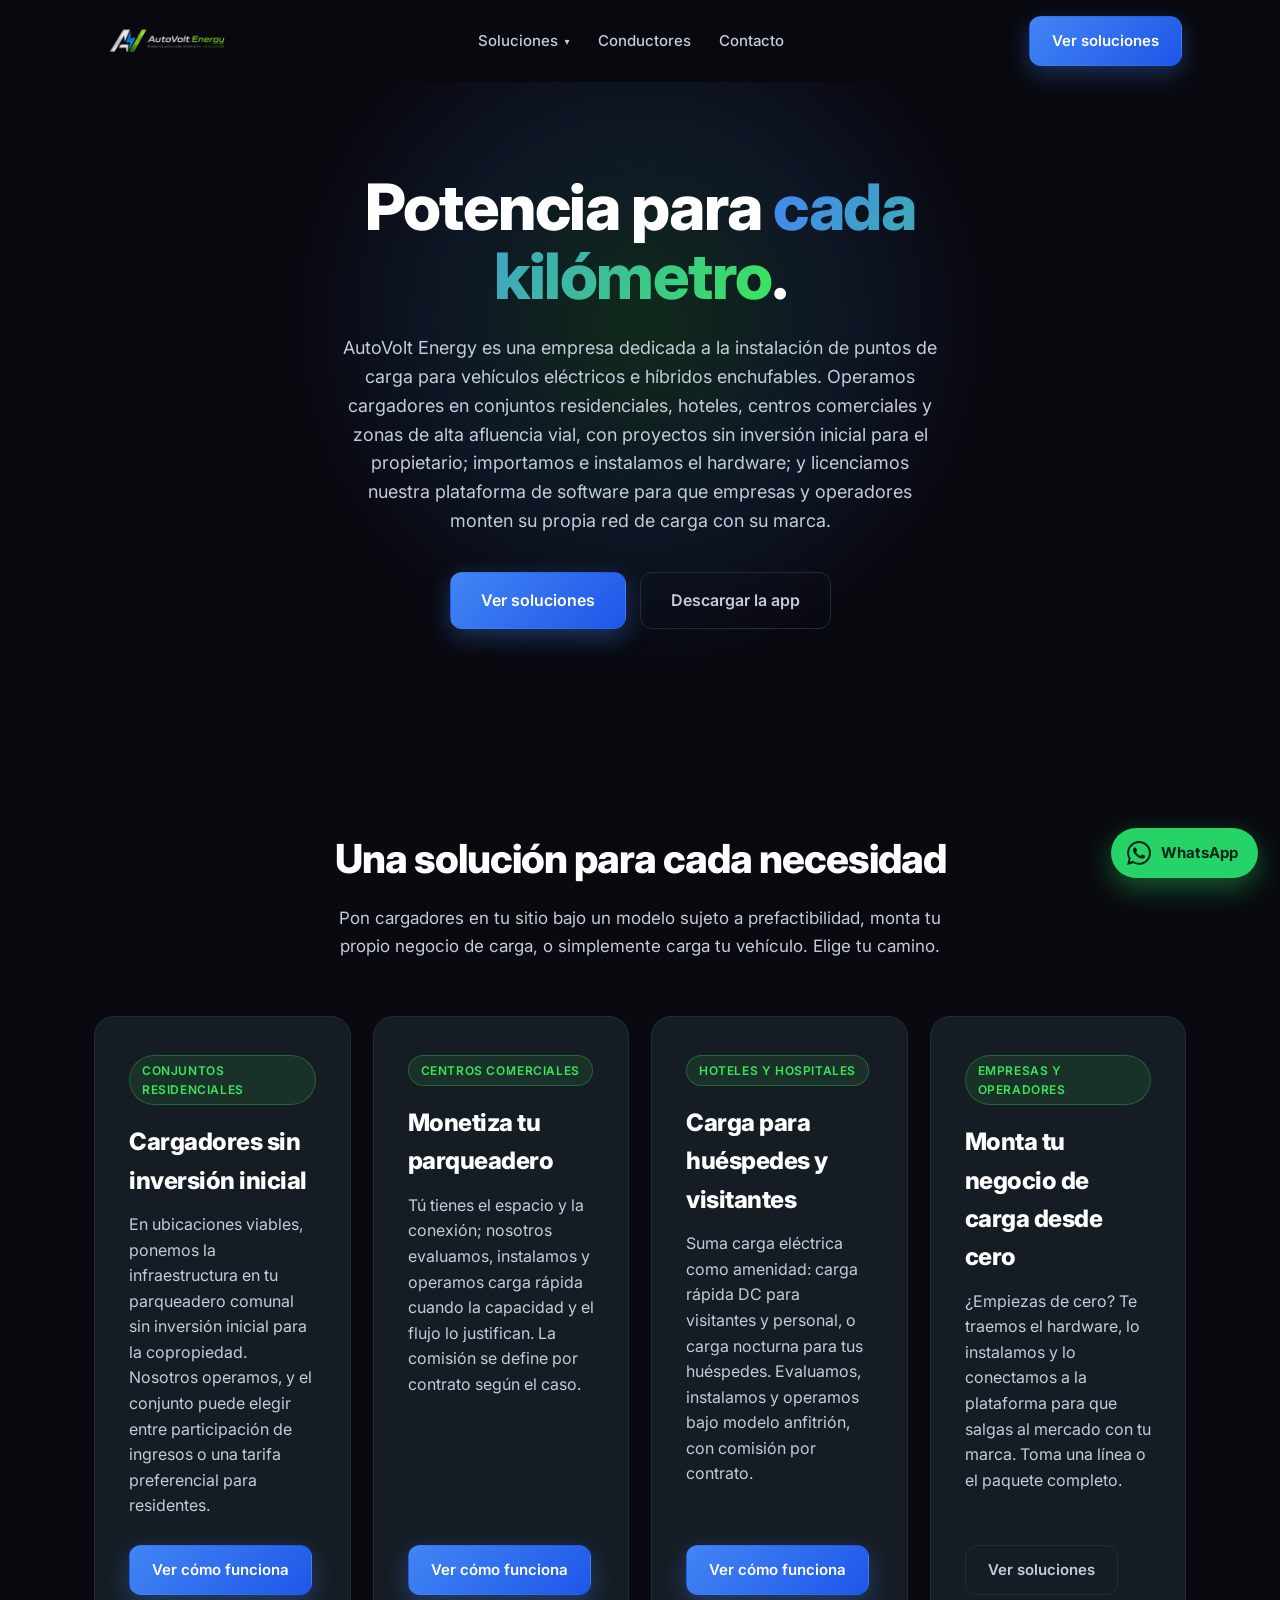
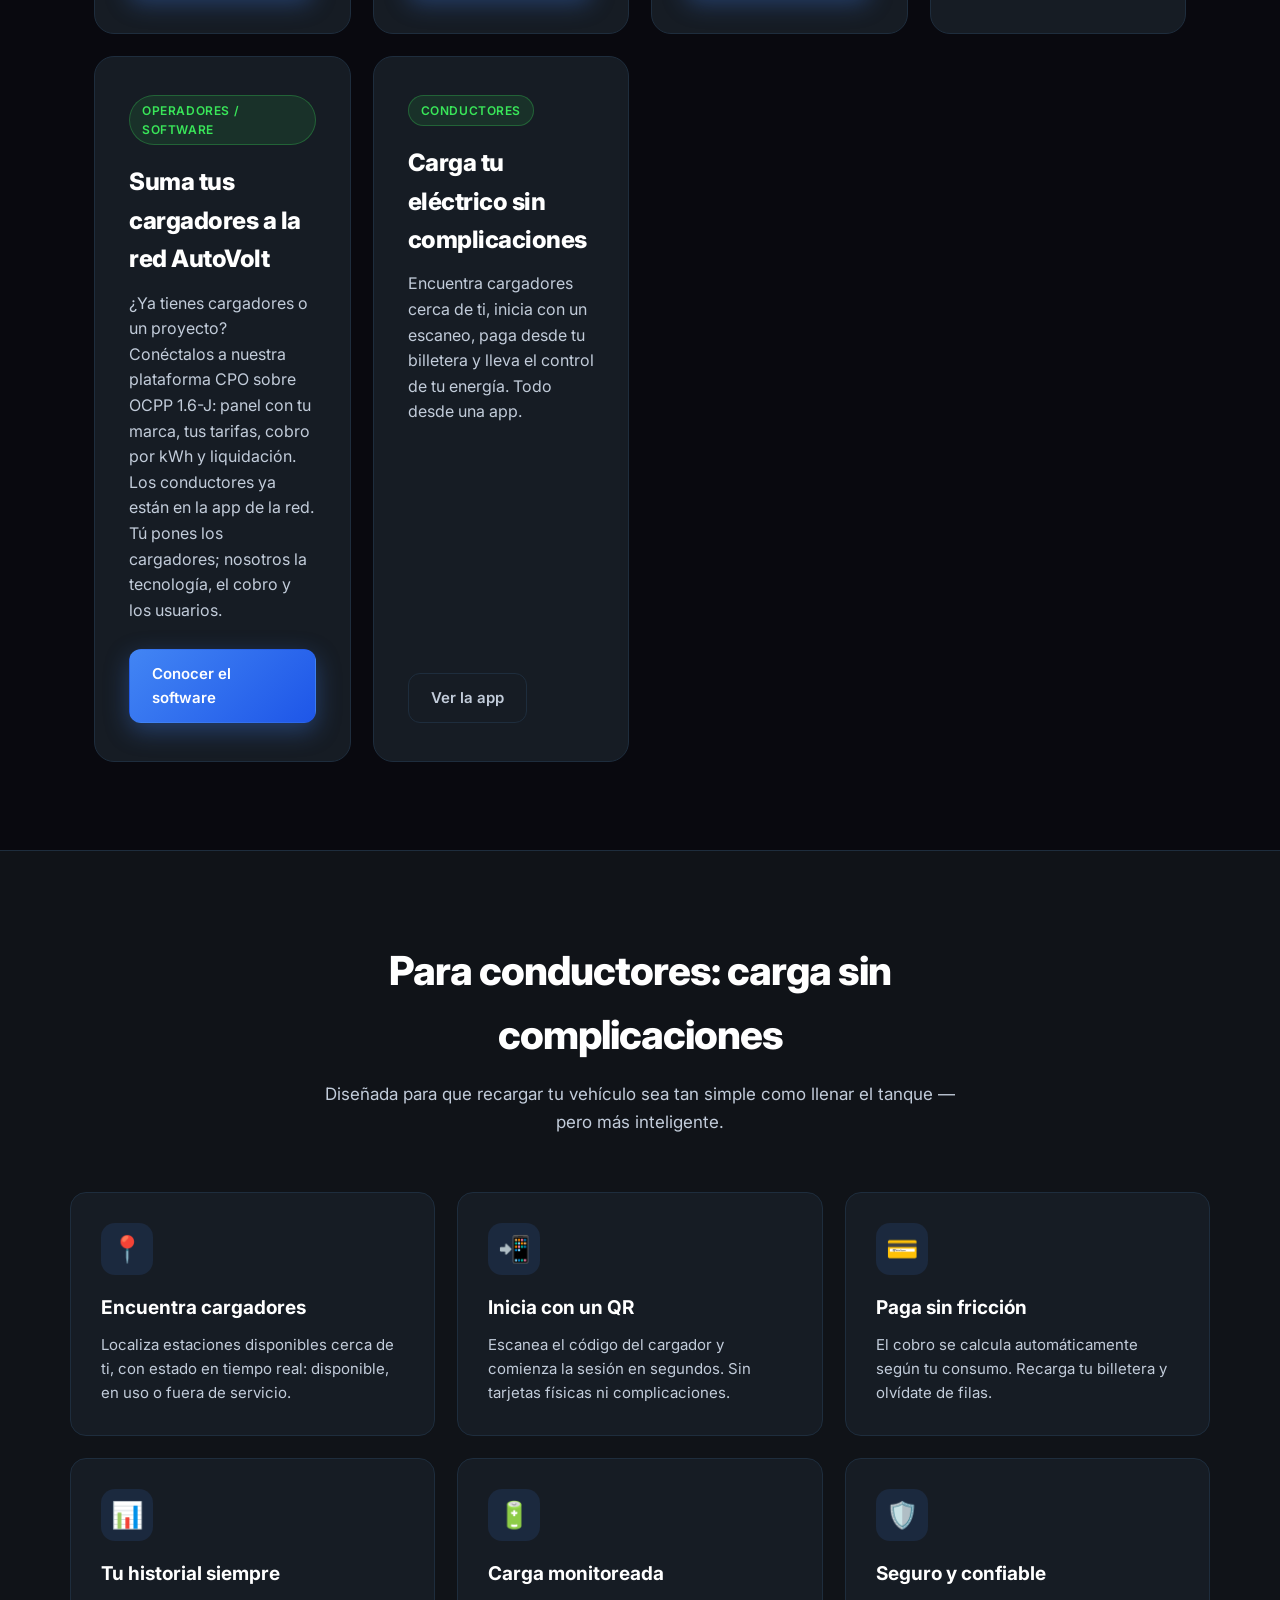
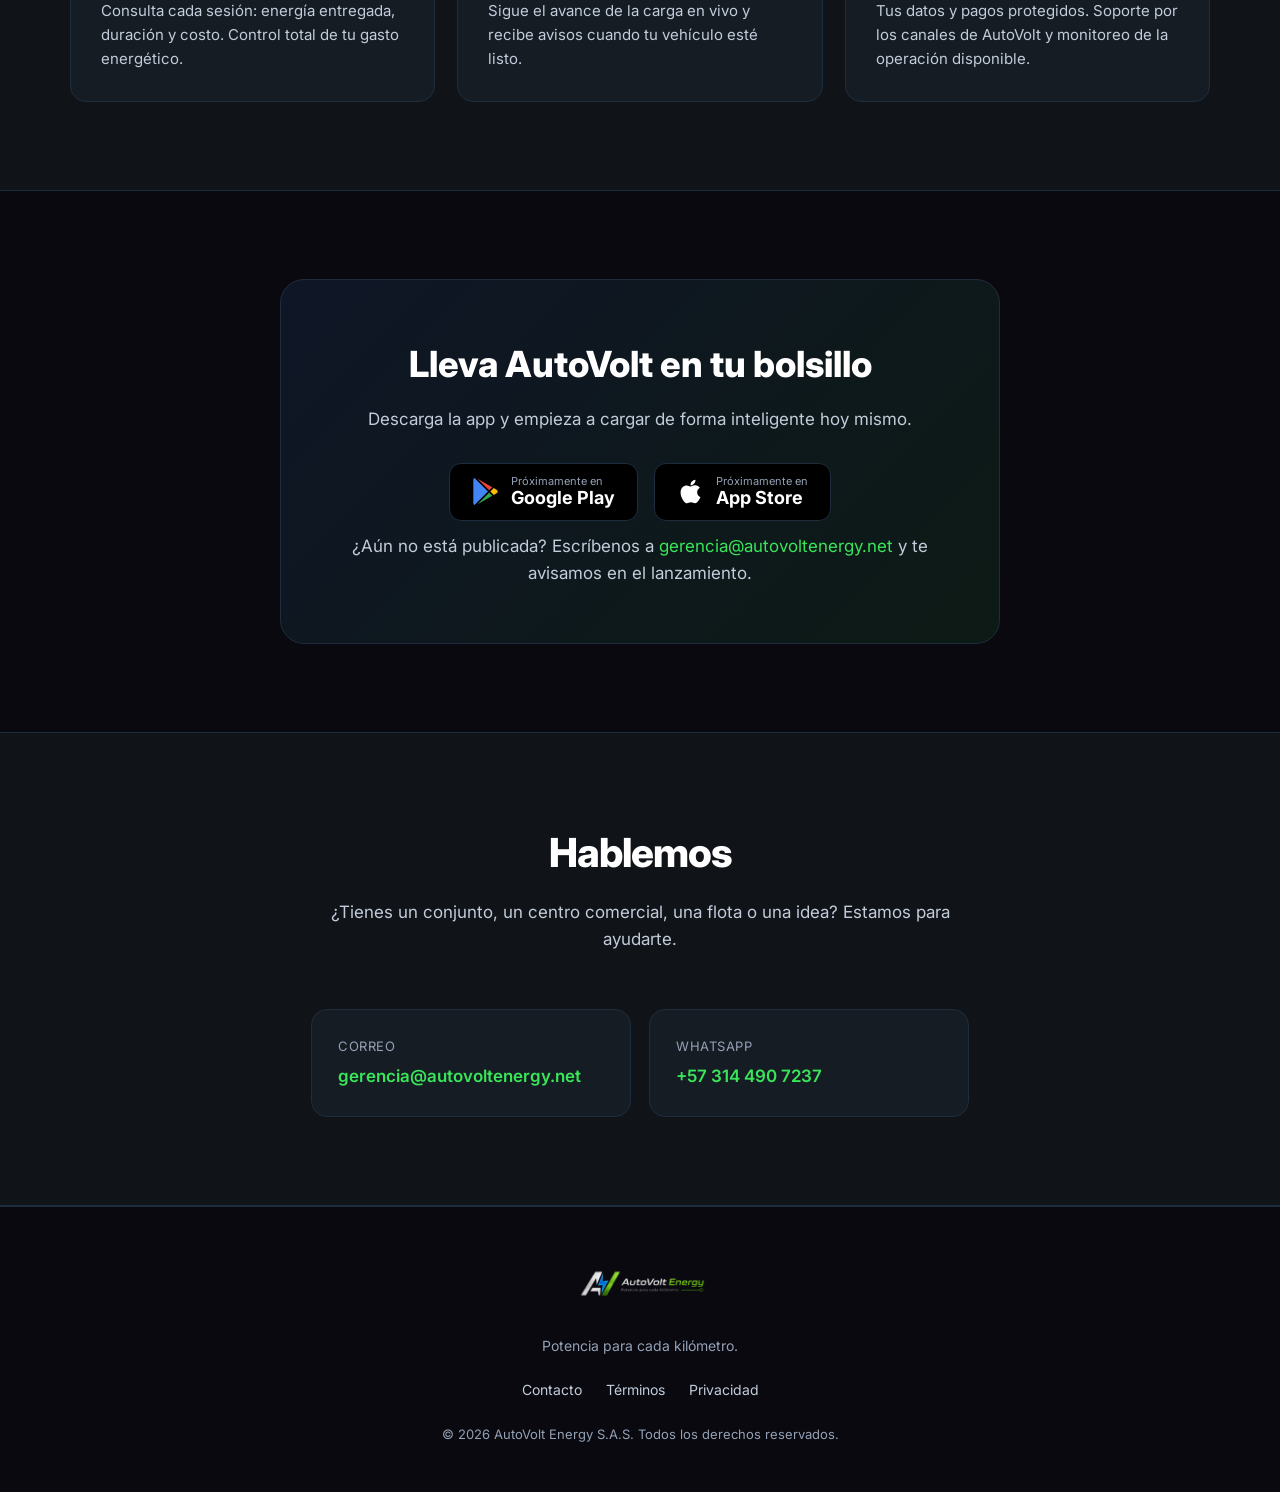
==== index.html @ 44e56c45 "Aclara modelo operadores (dos puertas) y unifica potencias de carga - "Dos puertas, un cliente": Emp" ====
<!DOCTYPE html>
<html lang="es">
<head>
  <meta charset="UTF-8" />
  <meta name="viewport" content="width=device-width, initial-scale=1.0" />
  <title>AutoVolt Energy — Software para electrolineras y carga de vehículos eléctricos en Colombia</title>
  <meta name="description" content="AutoVolt Energy: operador de carga (CPO) y software para electrolineras en Colombia. Plataforma multioperador, importación e instalación de cargadores EV, y app para conductores. Potencia para cada kilómetro." />
  <link rel="canonical" href="https://www.autovoltenergy.net/" />

  <!-- Open Graph / redes sociales -->
  <meta property="og:title" content="AutoVolt Energy — Software para electrolineras en Colombia" />
  <meta property="og:description" content="Plataforma CPO, importación e instalación de cargadores y app para conductores. Para negocios y conductores." />
  <meta property="og:type" content="website" />
  <meta property="og:url" content="https://www.autovoltenergy.net/" />
  <meta property="og:image" content="https://www.autovoltenergy.net/assets/logo_4k.png" />
  <meta name="twitter:card" content="summary_large_image" />

  <link rel="icon" type="image/png" href="assets/mark.png" />
  <link rel="preconnect" href="https://fonts.googleapis.com" />
  <link rel="preconnect" href="https://fonts.gstatic.com" crossorigin />
  <link href="https://fonts.googleapis.com/css2?family=Inter:wght@400;500;600;700;800&display=swap" rel="stylesheet" />
  <link rel="stylesheet" href="styles.css" />

  <script type="application/ld+json">
  {
    "@context": "https://schema.org",
    "@type": "Organization",
    "name": "AutoVolt Energy S.A.S",
    "alternateName": "AutoVolt Energy",
    "url": "https://www.autovoltenergy.net/",
    "logo": "https://www.autovoltenergy.net/assets/logo_4k.png",
    "slogan": "Potencia para cada kilómetro.",
    "description": "Operador de carga (CPO) y proveedor de software para electrolineras en Colombia: plataforma multioperador, importación e instalación de cargadores para vehículos eléctricos y app para conductores.",
    "email": "gerencia@autovoltenergy.net",
    "telephone": "+57-314-490-7237",
    "areaServed": { "@type": "Country", "name": "Colombia" },
    "address": {
      "@type": "PostalAddress",
      "addressLocality": "Bogotá",
      "addressCountry": "CO"
    },
    "contactPoint": {
      "@type": "ContactPoint",
      "telephone": "+57-314-490-7237",
      "email": "gerencia@autovoltenergy.net",
      "contactType": "sales",
      "availableLanguage": ["es"]
    }
  }
  </script>
</head>
<body>

  <!-- ── Header ─────────────────────────────────────────────────────── -->
  <header class="nav">
    <a href="#inicio" class="nav__brand">
      <img src="assets/logo.png" alt="AutoVolt Energy" />
    </a>
    <nav class="nav__links">
      <div class="nav__dropdown">
        <button type="button" class="nav__dropbtn" aria-haspopup="true">Soluciones <span class="caret">▾</span></button>
        <div class="nav__menu">
          <a href="cargadores-conjuntos-residenciales.html">Conjuntos residenciales</a>
          <a href="cargadores-centros-comerciales.html">Centros comerciales y zonas de alta afluencia vial</a>
          <a href="cargadores-hoteles-hospitales.html">Hoteles y hospitales</a>
          <a href="soluciones-para-empresas.html">Empresas y operadores</a>
          <a href="software-para-electrolineras.html">Software para electrolineras</a>
        </div>
      </div>
      <a href="#conductores">Conductores</a>
      <a href="#contacto">Contacto</a>
    </nav>
    <a href="#soluciones" class="btn btn--primary nav__cta">Ver soluciones</a>
  </header>

  <main>
    <!-- ── Hero ─────────────────────────────────────────────────────── -->
    <section id="inicio" class="hero">
      <div class="hero__glow"></div>
      <div class="hero__content">
        <h1>Potencia para <span class="grad">cada kilómetro</span>.</h1>
        <p class="hero__sub">
          AutoVolt Energy es una empresa dedicada a la instalación de puntos de carga para
          vehículos eléctricos e híbridos enchufables. Operamos cargadores en conjuntos
          residenciales, hoteles, centros comerciales y zonas de alta afluencia vial, con
          proyectos sin inversión inicial para el propietario; importamos e instalamos el
          hardware; y licenciamos nuestra plataforma de software para que empresas y operadores
          monten su propia red de carga con su marca.
        </p>
        <div class="hero__actions">
          <a href="#soluciones" class="btn btn--primary btn--lg">Ver soluciones</a>
          <a href="#descargar" class="btn btn--ghost btn--lg">Descargar la app</a>
        </div>
      </div>
    </section>

    <!-- ── Soluciones (hub) ─────────────────────────────────────────── -->
    <section id="soluciones" class="section">
      <div class="section__head">
        <h2>Una solución para cada necesidad</h2>
        <p>Pon cargadores en tu sitio bajo un modelo sujeto a prefactibilidad, monta tu propio negocio de carga, o simplemente carga tu vehículo. Elige tu camino.</p>
      </div>
      <div class="audience">
        <article class="audience__card">
          <span class="audience__tag">Conjuntos residenciales</span>
          <h3>Cargadores sin inversión inicial</h3>
          <p>En ubicaciones viables, ponemos la infraestructura en tu parqueadero comunal sin inversión inicial para la copropiedad. Nosotros operamos, y el conjunto puede elegir entre participación de ingresos o una tarifa preferencial para residentes.</p>
          <a href="cargadores-conjuntos-residenciales.html" class="btn btn--primary">Ver cómo funciona</a>
        </article>
        <article class="audience__card">
          <span class="audience__tag">Centros comerciales</span>
          <h3>Monetiza tu parqueadero</h3>
          <p>Tú tienes el espacio y la conexión; nosotros evaluamos, instalamos y operamos carga rápida cuando la capacidad y el flujo lo justifican. La comisión se define por contrato según el caso.</p>
          <a href="cargadores-centros-comerciales.html" class="btn btn--primary">Ver cómo funciona</a>
        </article>
        <article class="audience__card">
          <span class="audience__tag">Hoteles y hospitales</span>
          <h3>Carga para huéspedes y visitantes</h3>
          <p>Suma carga eléctrica como amenidad: carga rápida DC para visitantes y personal, o carga nocturna para tus huéspedes. Evaluamos, instalamos y operamos bajo modelo anfitrión, con comisión por contrato.</p>
          <a href="cargadores-hoteles-hospitales.html" class="btn btn--primary">Ver cómo funciona</a>
        </article>
        <article class="audience__card">
          <span class="audience__tag">Empresas y operadores</span>
          <h3>Monta tu negocio de carga desde cero</h3>
          <p>¿Empiezas de cero? Te traemos el hardware, lo instalamos y lo conectamos a la plataforma para que salgas al mercado con tu marca. Toma una línea o el paquete completo.</p>
          <a href="soluciones-para-empresas.html" class="btn btn--ghost">Ver soluciones</a>
        </article>
        <article class="audience__card">
          <span class="audience__tag">Operadores / Software</span>
          <h3>Suma tus cargadores a la red AutoVolt</h3>
          <p>¿Ya tienes cargadores o un proyecto? Conéctalos a nuestra plataforma CPO sobre OCPP 1.6-J: panel con tu marca, tus tarifas, cobro por kWh y liquidación. Los conductores ya están en la app de la red. Tú pones los cargadores; nosotros la tecnología, el cobro y los usuarios.</p>
          <a href="software-para-electrolineras.html" class="btn btn--primary">Conocer el software</a>
        </article>
        <article class="audience__card">
          <span class="audience__tag">Conductores</span>
          <h3>Carga tu eléctrico sin complicaciones</h3>
          <p>Encuentra cargadores cerca de ti, inicia con un escaneo, paga desde tu billetera y lleva el control de tu energía. Todo desde una app.</p>
          <a href="#conductores" class="btn btn--ghost">Ver la app</a>
        </article>
      </div>
    </section>

    <!-- ── Conductores: la app ──────────────────────────────────────── -->
    <section id="conductores" class="section section--alt">
      <div class="section__head">
        <h2>Para conductores: carga sin complicaciones</h2>
        <p>Diseñada para que recargar tu vehículo sea tan simple como llenar el tanque — pero más inteligente.</p>
      </div>
      <div class="grid grid--3">
        <article class="card">
          <div class="card__icon">📍</div>
          <h3>Encuentra cargadores</h3>
          <p>Localiza estaciones disponibles cerca de ti, con estado en tiempo real: disponible, en uso o fuera de servicio.</p>
        </article>
        <article class="card">
          <div class="card__icon">📲</div>
          <h3>Inicia con un QR</h3>
          <p>Escanea el código del cargador y comienza la sesión en segundos. Sin tarjetas físicas ni complicaciones.</p>
        </article>
        <article class="card">
          <div class="card__icon">💳</div>
          <h3>Paga sin fricción</h3>
          <p>El cobro se calcula automáticamente según tu consumo. Recarga tu billetera y olvídate de filas.</p>
        </article>
        <article class="card">
          <div class="card__icon">📊</div>
          <h3>Tu historial siempre</h3>
          <p>Consulta cada sesión: energía entregada, duración y costo. Control total de tu gasto energético.</p>
        </article>
        <article class="card">
          <div class="card__icon">🔋</div>
          <h3>Carga monitoreada</h3>
          <p>Sigue el avance de la carga en vivo y recibe avisos cuando tu vehículo esté listo.</p>
        </article>
        <article class="card">
          <div class="card__icon">🛡️</div>
          <h3>Seguro y confiable</h3>
          <p>Tus datos y pagos protegidos. Soporte por los canales de AutoVolt y monitoreo de la operación disponible.</p>
        </article>
      </div>
    </section>

    <!-- ── Descargar app ────────────────────────────────────────────── -->
    <section id="descargar" class="section download">
      <div class="download__inner">
        <h2>Lleva AutoVolt en tu bolsillo</h2>
        <p>Descarga la app y empieza a cargar de forma inteligente hoy mismo.</p>
        <div class="download__badges">
          <span class="store store--disabled" aria-label="Próximamente en Google Play" role="img">
            <svg class="store__icon" viewBox="0 0 512 512" aria-hidden="true">
              <path fill="#EA4335" d="M325.3 234.3 104.6 13l280.8 161.2-60.1 60.1z"/>
              <path fill="#4285F4" d="M47 0C34 6.8 25.3 19.2 25.3 35.3v441.3c0 16.1 8.7 28.5 21.7 35.3l256.6-256z"/>
              <path fill="#FBBC04" d="M472.2 225.6l-58.9-34.1-65.7 64.5 65.7 64.5 60.1-34.1c18-14.3 18-46.5-1.2-60.8z"/>
              <path fill="#34A853" d="M104.6 499l280.8-161.2-60.1-60.1z"/>
            </svg>
            <span class="store__text">
              <span class="store__small">Próximamente en</span>
              <span class="store__big">Google Play</span>
            </span>
          </span>
          <span class="store store--disabled" aria-label="Próximamente en App Store" role="img">
            <svg class="store__icon" viewBox="0 0 384 512" aria-hidden="true">
              <path fill="#FFFFFF" d="M318.7 268.7c-.2-36.7 16.4-64.4 50-84.8-18.8-26.9-47.2-41.7-84.7-44.6-35.5-2.8-74.3 20.7-88.5 20.7-15 0-49.4-19.7-76.4-19.7C63.3 141.2 4 184.8 4 273.5q0 39.3 14.4 81.2c12.8 36.7 59 126.7 107.2 125.2 25.2-.6 43-17.9 75.8-17.9 31.8 0 48.3 17.9 76.4 17.9 48.6-.7 90.4-82.5 102.6-119.3-65.2-30.7-61.7-90-61.7-91.9zm-56.6-164.2c27.3-32.4 24.8-61.9 24-72.5-24.1 1.4-52 16.4-67.9 34.9-17.5 19.8-27.8 44.3-25.6 71.9 26.1 2 49.9-11.4 69.5-34.3z"/>
            </svg>
            <span class="store__text">
              <span class="store__small">Próximamente en</span>
              <span class="store__big">App Store</span>
            </span>
          </span>
        </div>
        <p class="download__note">¿Aún no está publicada? Escríbenos a <a href="mailto:gerencia@autovoltenergy.net">gerencia@autovoltenergy.net</a> y te avisamos en el lanzamiento.</p>
      </div>
    </section>

    <!-- ── Contacto ─────────────────────────────────────────────────── -->
    <section id="contacto" class="section section--alt">
      <div class="section__head">
        <h2>Hablemos</h2>
        <p>¿Tienes un conjunto, un centro comercial, una flota o una idea? Estamos para ayudarte.</p>
      </div>
      <div class="contact">
        <a class="contact__card" href="mailto:gerencia@autovoltenergy.net">
          <span class="contact__label">Correo</span>
          <span class="contact__value">gerencia@autovoltenergy.net</span>
        </a>
        <a class="contact__card" href="https://wa.me/573144907237?text=Hola%2C%20quiero%20informaci%C3%B3n%20sobre%20AutoVolt%20Energy" target="_blank" rel="noopener">
          <span class="contact__label">WhatsApp</span>
          <span class="contact__value">+57 314 490 7237</span>
        </a>
      </div>
    </section>
  </main>

  <!-- ── Footer ─────────────────────────────────────────────────────── -->
  <footer class="footer">
    <div class="footer__inner">
      <img src="assets/logo.png" alt="AutoVolt Energy" class="footer__logo" />
      <p class="footer__tag">Potencia para cada kilómetro.</p>
      <nav class="footer__links">
        <a href="#contacto">Contacto</a>
        <a href="terminos.html">Términos</a>
        <a href="privacidad.html">Privacidad</a>
      </nav>
      <p class="footer__copy">© <span id="year"></span> AutoVolt Energy S.A.S. Todos los derechos reservados.</p>
    </div>
  </footer>

  <!-- ── WhatsApp ───────────────────────────────────────────────────── -->
  <a class="wa-fab" href="https://wa.me/573144907237?text=Hola%2C%20quiero%20informaci%C3%B3n%20sobre%20AutoVolt%20Energy" target="_blank" rel="noopener" aria-label="Escríbenos por WhatsApp">
    <svg viewBox="0 0 24 24" fill="currentColor" aria-hidden="true"><path d="M.057 24l1.687-6.163a11.867 11.867 0 01-1.587-5.945C.16 5.335 5.495 0 12.05 0a11.82 11.82 0 018.413 3.488 11.82 11.82 0 013.48 8.414c-.003 6.557-5.338 11.892-11.893 11.892a11.9 11.9 0 01-5.688-1.448L.057 24zm6.597-3.807c1.676.995 3.276 1.591 5.392 1.592 5.448 0 9.886-4.434 9.889-9.885.002-5.462-4.415-9.89-9.881-9.892-5.452 0-9.887 4.434-9.889 9.884a9.86 9.86 0 001.515 5.26l-.999 3.648 3.742-.981zm11.387-5.464c-.074-.124-.272-.198-.57-.347-.297-.149-1.758-.868-2.031-.967-.272-.099-.47-.149-.669.149-.198.297-.768.967-.941 1.165-.173.198-.347.223-.644.074-.297-.149-1.255-.462-2.39-1.475-.883-.788-1.48-1.761-1.653-2.059-.173-.297-.018-.458.13-.606.134-.133.297-.347.446-.521.151-.172.2-.296.3-.495.099-.198.05-.372-.025-.521-.075-.148-.669-1.611-.916-2.206-.242-.579-.487-.501-.669-.51l-.57-.01c-.198 0-.52.074-.792.372s-1.04 1.016-1.04 2.479 1.065 2.876 1.213 3.074c.149.198 2.095 3.2 5.076 4.487.71.306 1.263.489 1.694.626.712.226 1.36.194 1.872.118.571-.085 1.758-.719 2.006-1.413.248-.695.248-1.29.173-1.414z"/></svg>
    <span>WhatsApp</span>
  </a>

  <script>document.getElementById('year').textContent = new Date().getFullYear();</script>
</body>
</html>
---- styles.css ----
/* ─────────────────────────────────────────────────────────────────────
   AutoVolt Energy — Landing
   Paleta extraída de la app (app_theme.dart)
   ───────────────────────────────────────────────────────────────────── */
:root {
  --electric-blue: #4285F4;
  --charge-green:  #39E659;
  --power-blue:    #1E56E8;
  --bg-dark:       #09090F;
  --bg-card:       #101318;
  --bg-card-alt:   #161C24;
  --bg-surface:    #1B2432;
  --text-primary:   #FFFFFF;
  --text-secondary: #C2CCDA;
  --text-hint:      #94A1B5;
  --border:        #1E2D3D;
  --radius:        16px;
  --maxw:          1140px;
}

* { box-sizing: border-box; margin: 0; padding: 0; }

html { scroll-behavior: smooth; }

body {
  font-family: 'Inter', system-ui, -apple-system, sans-serif;
  background: var(--bg-dark);
  color: var(--text-primary);
  line-height: 1.6;
  -webkit-font-smoothing: antialiased;
}

a { color: inherit; text-decoration: none; }

/* ── Botones ───────────────────────────────────────────────────────── */
.btn {
  display: inline-flex;
  align-items: center;
  justify-content: center;
  gap: 8px;
  padding: 12px 22px;
  border-radius: 12px;
  font-weight: 600;
  font-size: 15px;
  cursor: pointer;
  transition: transform .15s ease, box-shadow .15s ease, background .15s ease;
  border: 1px solid transparent;
}
.btn--lg { padding: 15px 30px; font-size: 16px; }
.btn--primary {
  background: linear-gradient(135deg, var(--electric-blue), var(--power-blue));
  color: #fff;
  box-shadow: 0 8px 24px rgba(66, 133, 244, .35);
}
.btn--primary:hover { transform: translateY(-2px); box-shadow: 0 12px 30px rgba(66, 133, 244, .5); }
.btn--ghost {
  background: transparent;
  border-color: var(--border);
  color: var(--text-secondary);
}
.btn--ghost:hover { border-color: var(--charge-green); color: #fff; }

/* ── Navbar ────────────────────────────────────────────────────────── */
.nav {
  position: sticky;
  top: 0;
  z-index: 50;
  display: flex;
  align-items: center;
  justify-content: space-between;
  padding: 14px 28px;
  max-width: var(--maxw);
  margin: 0 auto;
  background: rgba(9, 9, 15, .72);
  backdrop-filter: blur(14px);
}
.nav__brand img { height: 54px; display: block; }
.nav__links { display: flex; align-items: center; gap: 28px; }
.nav__links > a {
  color: var(--text-secondary);
  font-size: 15px;
  font-weight: 500;
  transition: color .15s ease;
}
.nav__links > a:hover { color: var(--charge-green); }
.nav__links > a.is-active { color: var(--charge-green); font-weight: 600; }

/* ── Dropdown "Soluciones" ─────────────────────────────────────────── */
.nav__dropdown { position: relative; }
.nav__dropbtn {
  background: none;
  border: 0;
  margin: 0;
  padding: 0;
  cursor: pointer;
  font-family: inherit;
  font-size: 15px;
  font-weight: 500;
  color: var(--text-secondary);
  display: inline-flex;
  align-items: center;
  gap: 6px;
  transition: color .15s ease;
}
.nav__dropbtn:hover { color: var(--charge-green); }
.nav__dropbtn .caret { font-size: 10px; transition: transform .18s ease; }
.nav__dropdown:hover .nav__dropbtn .caret,
.nav__dropdown:focus-within .nav__dropbtn .caret { transform: rotate(180deg); }
.nav__menu {
  position: absolute;
  top: 100%;
  left: 50%;
  transform: translateX(-50%) translateY(-6px);
  min-width: 230px;
  display: flex;
  flex-direction: column;
  gap: 2px;
  padding: 8px;
  background: var(--bg-surface);
  border: 1px solid var(--border);
  border-radius: 14px;
  box-shadow: 0 18px 44px rgba(0, 0, 0, .5);
  opacity: 0;
  visibility: hidden;
  transition: opacity .15s ease, transform .15s ease;
  z-index: 100;
}
.nav__dropdown:hover .nav__menu,
.nav__dropdown:focus-within .nav__menu {
  opacity: 1;
  visibility: visible;
  transform: translateX(-50%) translateY(0);
}
.nav__menu a {
  padding: 10px 14px;
  border-radius: 9px;
  font-size: 14px;
  font-weight: 500;
  color: var(--text-secondary);
  white-space: nowrap;
  transition: background .15s ease, color .15s ease;
}
.nav__menu a:hover { background: var(--bg-card-alt); color: var(--charge-green); }

/* ── Hero ──────────────────────────────────────────────────────────── */
.hero {
  position: relative;
  text-align: center;
  padding: 90px 24px 110px;
  overflow: hidden;
}
.hero__glow {
  position: absolute;
  top: -120px; left: 50%;
  transform: translateX(-50%);
  width: 720px; height: 720px;
  background: radial-gradient(circle, rgba(57,230,89,.16), rgba(66,133,244,.10) 40%, transparent 70%);
  filter: blur(20px);
  pointer-events: none;
}
.hero__content { position: relative; max-width: 820px; margin: 0 auto; }
.badge {
  display: inline-block;
  padding: 7px 16px;
  border-radius: 999px;
  background: rgba(57, 230, 89, .10);
  border: 1px solid rgba(57, 230, 89, .28);
  color: var(--charge-green);
  font-size: 14px;
  font-weight: 500;
  margin-bottom: 26px;
}
.hero h1 {
  font-size: clamp(38px, 6vw, 64px);
  font-weight: 800;
  line-height: 1.08;
  letter-spacing: -1.5px;
}
.grad {
  background: linear-gradient(120deg, var(--electric-blue), var(--charge-green));
  -webkit-background-clip: text;
  background-clip: text;
  -webkit-text-fill-color: transparent;
}
.hero__sub {
  margin: 24px auto 0;
  max-width: 600px;
  font-size: 18px;
  color: var(--text-secondary);
}
.hero__actions {
  display: flex;
  gap: 14px;
  justify-content: center;
  flex-wrap: wrap;
  margin-top: 36px;
}
.hero__stats {
  display: flex;
  gap: 48px;
  justify-content: center;
  flex-wrap: wrap;
  margin-top: 64px;
}
.hero__stats div { display: flex; flex-direction: column; }
.hero__stats strong {
  font-size: 30px;
  font-weight: 800;
  color: var(--charge-green);
}
.hero__stats span { font-size: 14px; color: var(--text-hint); }

/* ── Secciones ─────────────────────────────────────────────────────── */
.section {
  max-width: var(--maxw);
  margin: 0 auto;
  padding: 88px 24px;
}
.section--alt {
  max-width: none;
  background: var(--bg-card);
  border-top: 1px solid var(--border);
  border-bottom: 1px solid var(--border);
}
.section--alt > * { max-width: var(--maxw); margin-left: auto; margin-right: auto; }
.section__head { text-align: center; max-width: 640px; margin: 0 auto 56px; }
.section__head h2 {
  font-size: clamp(28px, 4vw, 40px);
  font-weight: 800;
  letter-spacing: -1px;
}
.section__head p { margin-top: 14px; font-size: 17px; color: var(--text-secondary); }

/* ── Grid + tarjetas ───────────────────────────────────────────────── */
.grid { display: grid; gap: 22px; }
.grid--3 { grid-template-columns: repeat(3, 1fr); }
.card {
  background: var(--bg-card-alt);
  border: 1px solid var(--border);
  border-radius: var(--radius);
  padding: 30px;
  transition: transform .18s ease, border-color .18s ease;
}
.card:hover { transform: translateY(-4px); border-color: rgba(57,230,89,.4); }
.card__icon {
  width: 52px; height: 52px;
  display: grid; place-items: center;
  font-size: 26px;
  border-radius: 14px;
  background: rgba(66, 133, 244, .12);
  margin-bottom: 18px;
}
.card h3 { font-size: 19px; font-weight: 700; }
.card p { margin-top: 10px; color: var(--text-secondary); font-size: 15px; }

/* ── Pasos ─────────────────────────────────────────────────────────── */
.steps { counter-reset: step; }
.step {
  background: var(--bg-card-alt);
  border: 1px solid var(--border);
  border-radius: var(--radius);
  padding: 32px 28px;
  text-align: center;
}
.step__num {
  display: grid; place-items: center;
  width: 48px; height: 48px;
  margin: 0 auto 18px;
  border-radius: 50%;
  font-weight: 800;
  font-size: 20px;
  color: var(--bg-dark);
  background: linear-gradient(135deg, var(--electric-blue), var(--charge-green));
}
.step h3 { font-size: 18px; }
.step p { margin-top: 8px; color: var(--text-secondary); font-size: 15px; }

/* ── Descargar ─────────────────────────────────────────────────────── */
.download { text-align: center; }
.download__inner {
  max-width: 720px;
  margin: 0 auto;
  background: linear-gradient(135deg, rgba(66,133,244,.10), rgba(57,230,89,.08));
  border: 1px solid var(--border);
  border-radius: 24px;
  padding: 56px 32px;
}
.download h2 { font-size: clamp(26px, 4vw, 36px); font-weight: 800; }
.download p { margin-top: 12px; color: var(--text-secondary); font-size: 17px; }
.download__badges {
  display: flex;
  gap: 16px;
  justify-content: center;
  flex-wrap: wrap;
  margin-top: 30px;
}
.store {
  display: inline-flex;
  flex-direction: row;
  align-items: center;
  gap: 12px;
  padding: 11px 22px;
  border-radius: 12px;
  background: #000;
  border: 1px solid var(--border);
  transition: border-color .15s ease, transform .15s ease;
}
.store:hover { border-color: var(--charge-green); transform: translateY(-2px); }
.store--disabled { cursor: default; }
.store--disabled:hover { border-color: var(--border); transform: none; }
.store__icon { width: 27px; height: 27px; flex-shrink: 0; display: block; }
.store__text { display: flex; flex-direction: column; align-items: flex-start; line-height: 1.15; }
.store__small { font-size: 11px; color: var(--text-hint); }
.store__big { font-size: 18px; font-weight: 700; }
.download__note { margin-top: 26px; font-size: 14px; color: var(--text-hint); }
.download__note a { color: var(--charge-green); }

/* ── Contacto ──────────────────────────────────────────────────────── */
.contact {
  display: grid;
  grid-template-columns: repeat(auto-fit, minmax(240px, 320px));
  justify-content: center;
  gap: 18px;
  max-width: var(--maxw);
  margin: 0 auto;
}
.contact__card {
  display: flex;
  flex-direction: column;
  gap: 6px;
  padding: 26px;
  background: var(--bg-card-alt);
  border: 1px solid var(--border);
  border-radius: var(--radius);
  transition: border-color .15s ease, transform .15s ease;
}
.contact__card:hover { border-color: var(--charge-green); transform: translateY(-3px); }
.contact__label { font-size: 13px; color: var(--text-hint); text-transform: uppercase; letter-spacing: .5px; }
.contact__value { font-size: 17px; font-weight: 600; color: var(--charge-green); }

/* ── Footer ────────────────────────────────────────────────────────── */
.footer {
  border-top: 1px solid var(--border);
  padding: 48px 24px;
}
.footer__inner { max-width: var(--maxw); margin: 0 auto; text-align: center; }
.footer__logo { height: 58px; margin-bottom: 14px; }
.footer__tag { color: var(--text-hint); font-size: 14px; }
.footer__links {
  display: flex;
  gap: 24px;
  justify-content: center;
  flex-wrap: wrap;
  margin: 22px 0;
}
.footer__links a { color: var(--text-secondary); font-size: 14px; transition: color .15s ease; }
.footer__links a:hover { color: var(--charge-green); }
.footer__copy { color: var(--text-hint); font-size: 13px; }

/* ── Selector de público (conductores / empresas) ──────────────────── */
.audience { display: grid; grid-template-columns: repeat(auto-fit, minmax(250px, 1fr)); gap: 22px; }
.audience--2 { grid-template-columns: repeat(2, 1fr); }
.audience__card {
  position: relative;
  display: flex;
  flex-direction: column;
  background: var(--bg-card-alt);
  border: 1px solid var(--border);
  border-radius: 20px;
  padding: 38px 34px;
  transition: transform .18s ease, border-color .18s ease;
}
.audience__card:hover { transform: translateY(-4px); border-color: rgba(57,230,89,.4); }
.audience__tag {
  align-self: flex-start;
  font-size: 12px;
  font-weight: 600;
  letter-spacing: .6px;
  text-transform: uppercase;
  color: var(--charge-green);
  padding: 5px 12px;
  border-radius: 999px;
  background: rgba(57,230,89,.10);
  border: 1px solid rgba(57,230,89,.28);
  margin-bottom: 18px;
}
.audience__card h3 { font-size: 24px; font-weight: 800; letter-spacing: -.5px; }
.audience__card p { margin-top: 12px; color: var(--text-secondary); font-size: 16px; flex: 1; }
.audience__card .btn { margin-top: 26px; align-self: flex-start; }

/* ── Tarjetas con lista (servicios B2B) ────────────────────────────── */
.card--service h3 { display: flex; align-items: center; gap: 10px; }
.card__step {
  font-size: 12px;
  font-weight: 700;
  color: var(--charge-green);
  letter-spacing: .5px;
}
.feature-list { list-style: none; margin-top: 16px; display: grid; gap: 10px; }
.feature-list li {
  position: relative;
  padding-left: 26px;
  color: var(--text-secondary);
  font-size: 15px;
}
.feature-list li::before {
  content: "✓";
  position: absolute;
  left: 0;
  top: 0;
  color: var(--charge-green);
  font-weight: 800;
}

/* ── Banda llave en mano / CTA ──────────────────────────────────────── */
.cta-band {
  max-width: var(--maxw);
  margin: 0 auto;
  background: linear-gradient(135deg, rgba(66,133,244,.12), rgba(57,230,89,.08));
  border: 1px solid var(--border);
  border-radius: 24px;
  padding: 48px 40px;
  display: flex;
  align-items: center;
  justify-content: space-between;
  gap: 28px;
  flex-wrap: wrap;
}
.cta-band__text h3 { font-size: clamp(22px, 3vw, 30px); font-weight: 800; letter-spacing: -.5px; }
.cta-band__text p { margin-top: 10px; color: var(--text-secondary); font-size: 16px; max-width: 560px; }

/* ── Plataforma / about ────────────────────────────────────────────── */
.platform { display: grid; grid-template-columns: repeat(4, 1fr); gap: 18px; margin-top: 8px; }
.platform__item {
  background: var(--bg-card-alt);
  border: 1px solid var(--border);
  border-radius: var(--radius);
  padding: 24px;
}
.platform__item strong { display: block; font-size: 16px; font-weight: 700; }
.platform__item span { display: block; margin-top: 8px; color: var(--text-secondary); font-size: 14px; }
.platform__kicker { color: var(--charge-green); font-weight: 700; font-size: 13px; letter-spacing: .5px; text-transform: uppercase; }

/* ── Páginas legales ───────────────────────────────────────────────── */
.legal { max-width: 820px; margin: 0 auto; padding: 60px 24px 80px; }
.legal__back { display: inline-flex; gap: 6px; color: var(--text-hint); font-size: 14px; margin-bottom: 28px; }
.legal__back:hover { color: var(--charge-green); }
.legal h1 { font-size: clamp(28px, 4vw, 38px); font-weight: 800; letter-spacing: -1px; }
.legal__sub { color: var(--electric-blue); font-weight: 600; margin-top: 6px; }
.legal__date { color: var(--text-hint); font-size: 14px; margin-top: 4px; }
.legal h2 {
  font-size: 20px;
  font-weight: 700;
  margin-top: 38px;
  padding-top: 24px;
  border-top: 1px solid var(--border);
}
.legal p { margin-top: 14px; color: var(--text-secondary); font-size: 16px; }
.legal ul { margin: 14px 0 0 0; padding-left: 22px; }
.legal li { margin-top: 8px; color: var(--text-secondary); font-size: 16px; }
.legal a { color: var(--charge-green); }
.legal .lead { font-size: 17px; color: var(--text-secondary); }

/* ── Botón flotante de WhatsApp ────────────────────────────────────── */
.wa-fab {
  position: fixed;
  right: 22px;
  bottom: 22px;
  z-index: 90;
  display: inline-flex;
  align-items: center;
  gap: 10px;
  padding: 13px 20px 13px 16px;
  border-radius: 999px;
  background: #25D366;
  color: #06231a;
  font-weight: 700;
  font-size: 15px;
  box-shadow: 0 10px 28px rgba(37, 211, 102, .4);
  transition: transform .15s ease, box-shadow .15s ease;
}
.wa-fab:hover { transform: translateY(-2px); box-shadow: 0 14px 34px rgba(37, 211, 102, .55); }
.wa-fab svg { width: 24px; height: 24px; flex-shrink: 0; }
@media (max-width: 520px) {
  .wa-fab { padding: 13px; }
  .wa-fab span { display: none; }
}

/* ── FAQ ───────────────────────────────────────────────────────────── */
.faq { max-width: 820px; margin: 0 auto; display: grid; gap: 14px; }
.faq__item {
  background: var(--bg-card-alt);
  border: 1px solid var(--border);
  border-radius: var(--radius);
  padding: 4px 22px;
}
.faq__item summary {
  cursor: pointer;
  list-style: none;
  padding: 20px 0;
  font-size: 17px;
  font-weight: 600;
  display: flex;
  justify-content: space-between;
  align-items: center;
  gap: 16px;
}
.faq__item summary::-webkit-details-marker { display: none; }
.faq__item summary::after {
  content: "+";
  color: var(--charge-green);
  font-size: 24px;
  font-weight: 700;
  transition: transform .2s ease;
}
.faq__item[open] summary::after { transform: rotate(45deg); }
.faq__item p { padding: 0 0 22px; color: var(--text-secondary); font-size: 16px; }

/* ── Responsive ────────────────────────────────────────────────────── */
@media (max-width: 860px) {
  .grid--3, .contact, .audience, .platform { grid-template-columns: 1fr; }
  .platform { grid-template-columns: repeat(2, 1fr); }
  .nav__links { display: none; }
  .hero__stats { gap: 32px; }
  .cta-band { flex-direction: column; align-items: flex-start; text-align: left; }
}
@media (max-width: 520px) {
  .nav__cta { display: none; }
  .hero { padding: 64px 20px 80px; }
  .platform { grid-template-columns: 1fr; }
}
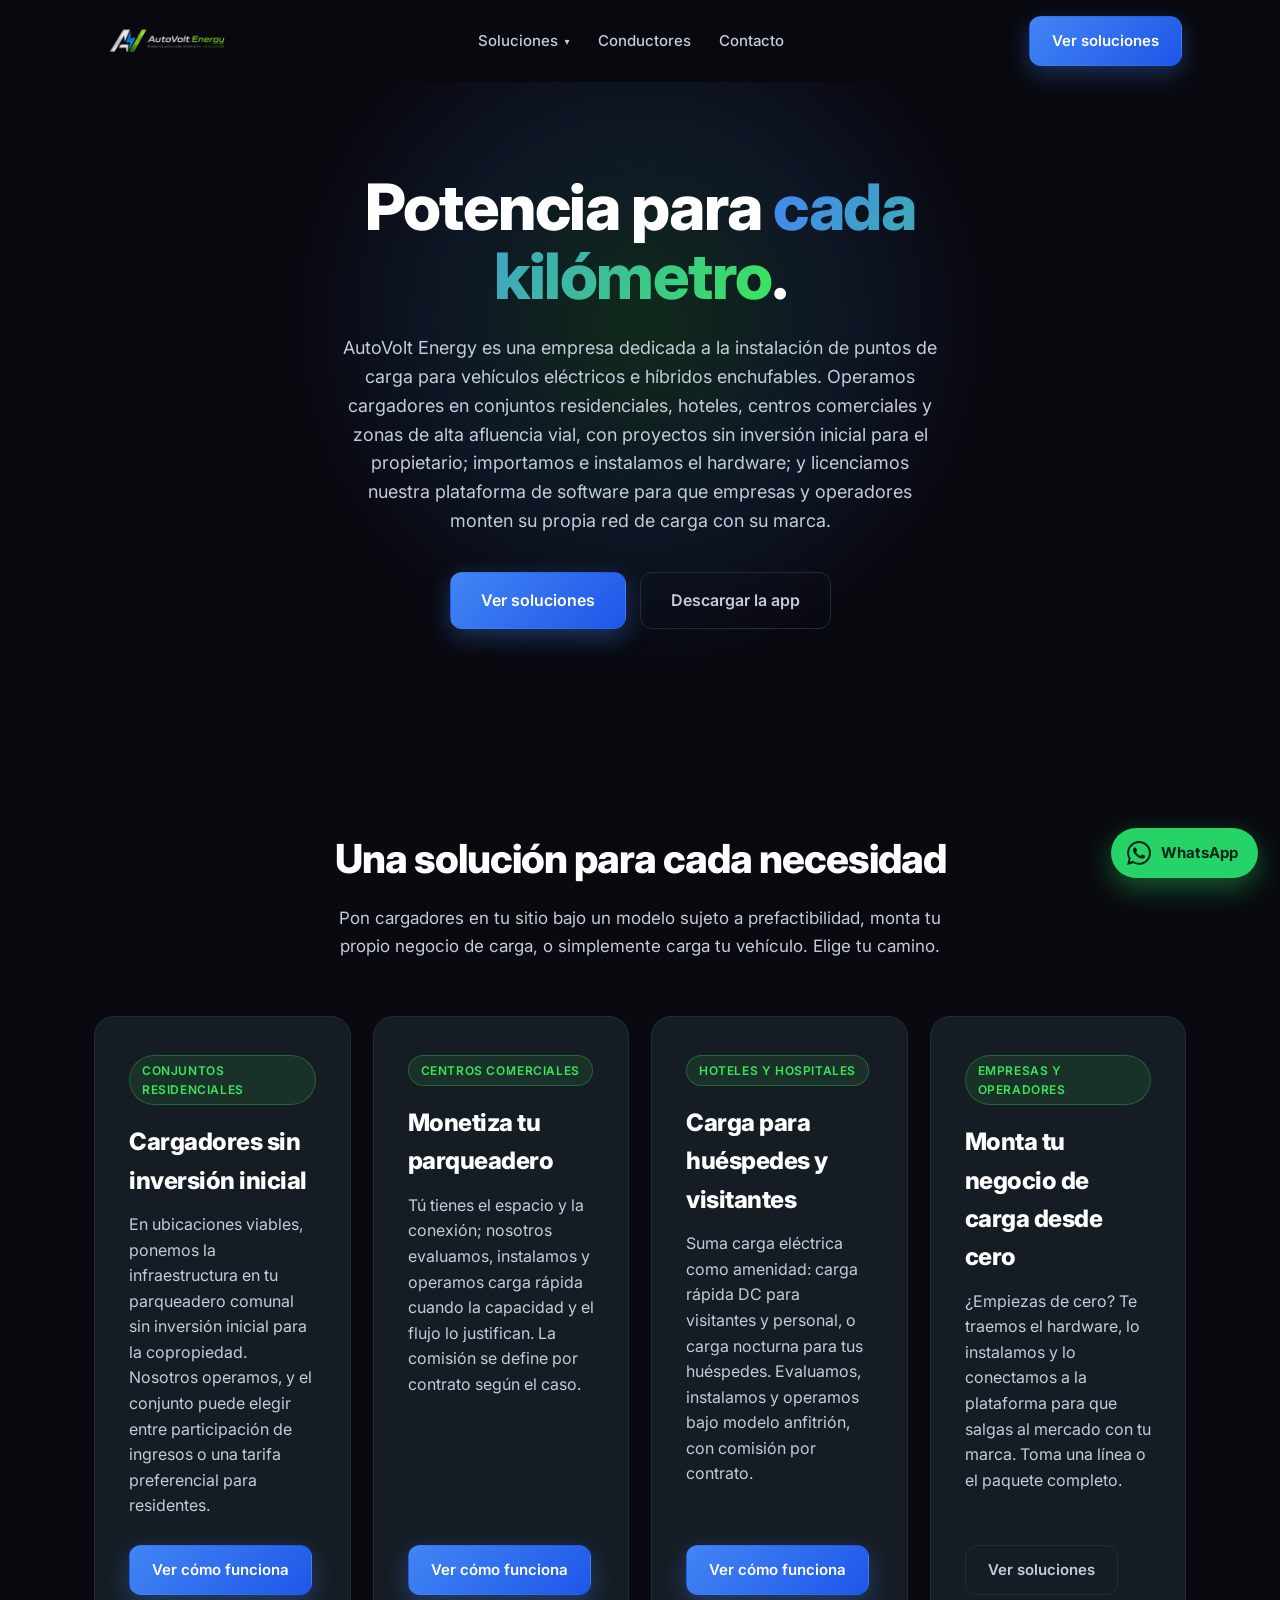
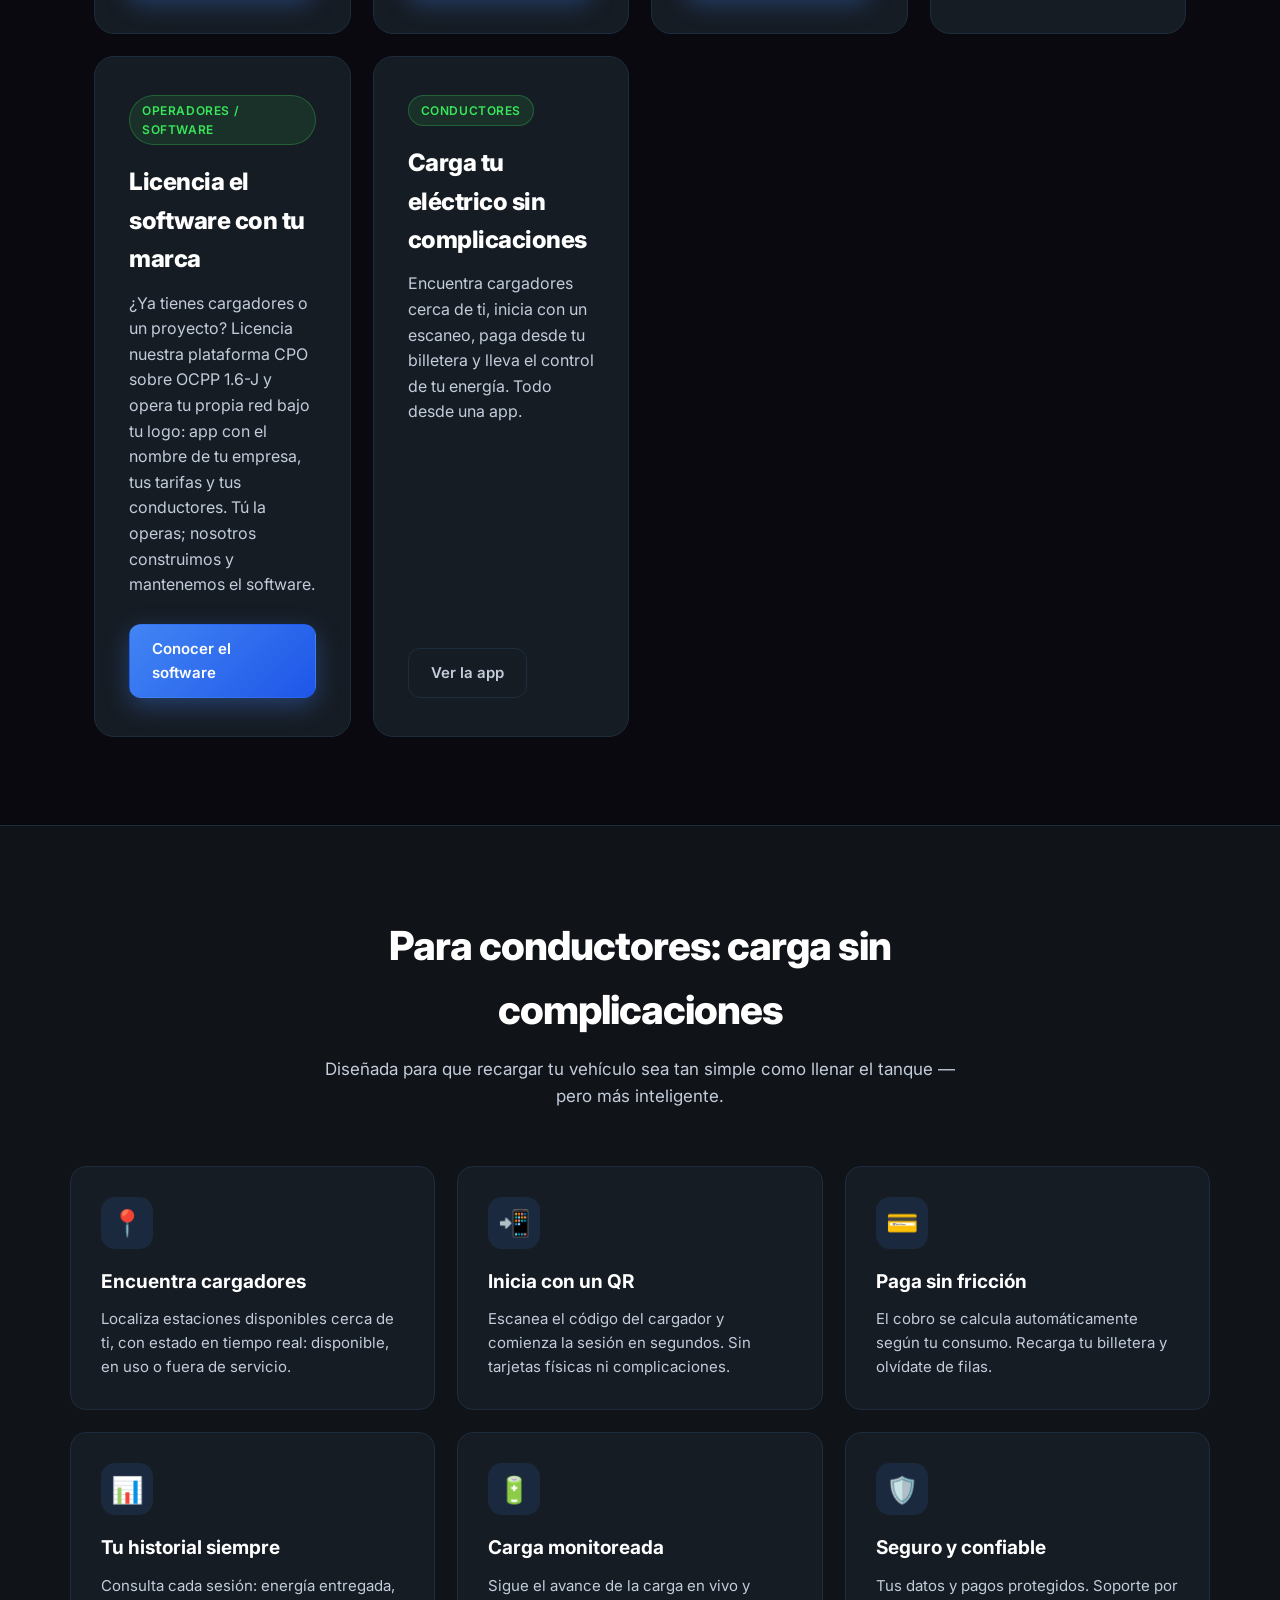
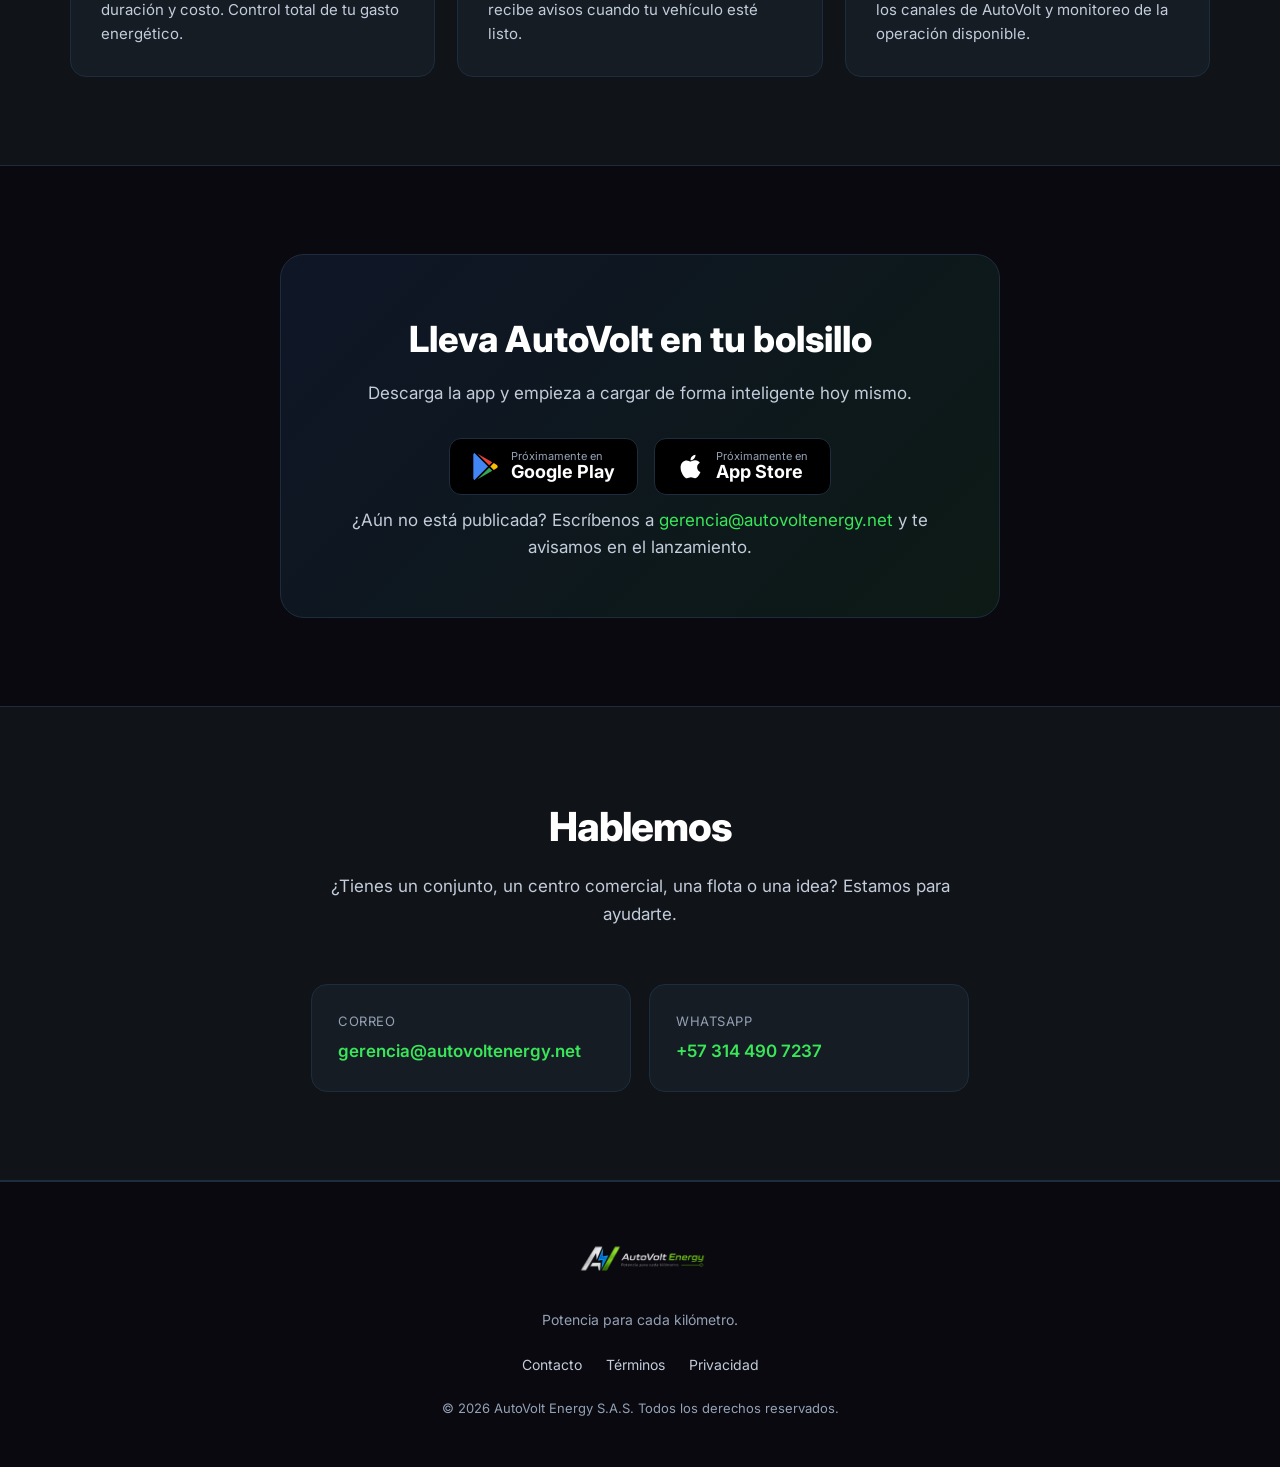
==== commit 45f2baf6: "Linea de software como licencia white-label (cliente 100% independiente) - Software/index/empresas: " ====
--- a/index.html
+++ b/index.html
@@ -127,8 +127,8 @@
         </article>
         <article class="audience__card">
           <span class="audience__tag">Operadores / Software</span>
-          <h3>Suma tus cargadores a la red AutoVolt</h3>
-          <p>¿Ya tienes cargadores o un proyecto? Conéctalos a nuestra plataforma CPO sobre OCPP 1.6-J: panel con tu marca, tus tarifas, cobro por kWh y liquidación. Los conductores ya están en la app de la red. Tú pones los cargadores; nosotros la tecnología, el cobro y los usuarios.</p>
+          <h3>Licencia el software con tu marca</h3>
+          <p>¿Ya tienes cargadores o un proyecto? Licencia nuestra plataforma CPO sobre OCPP 1.6-J y opera tu propia red bajo tu logo: app con el nombre de tu empresa, tus tarifas y tus conductores. Tú la operas; nosotros construimos y mantenemos el software.</p>
           <a href="software-para-electrolineras.html" class="btn btn--primary">Conocer el software</a>
         </article>
         <article class="audience__card">
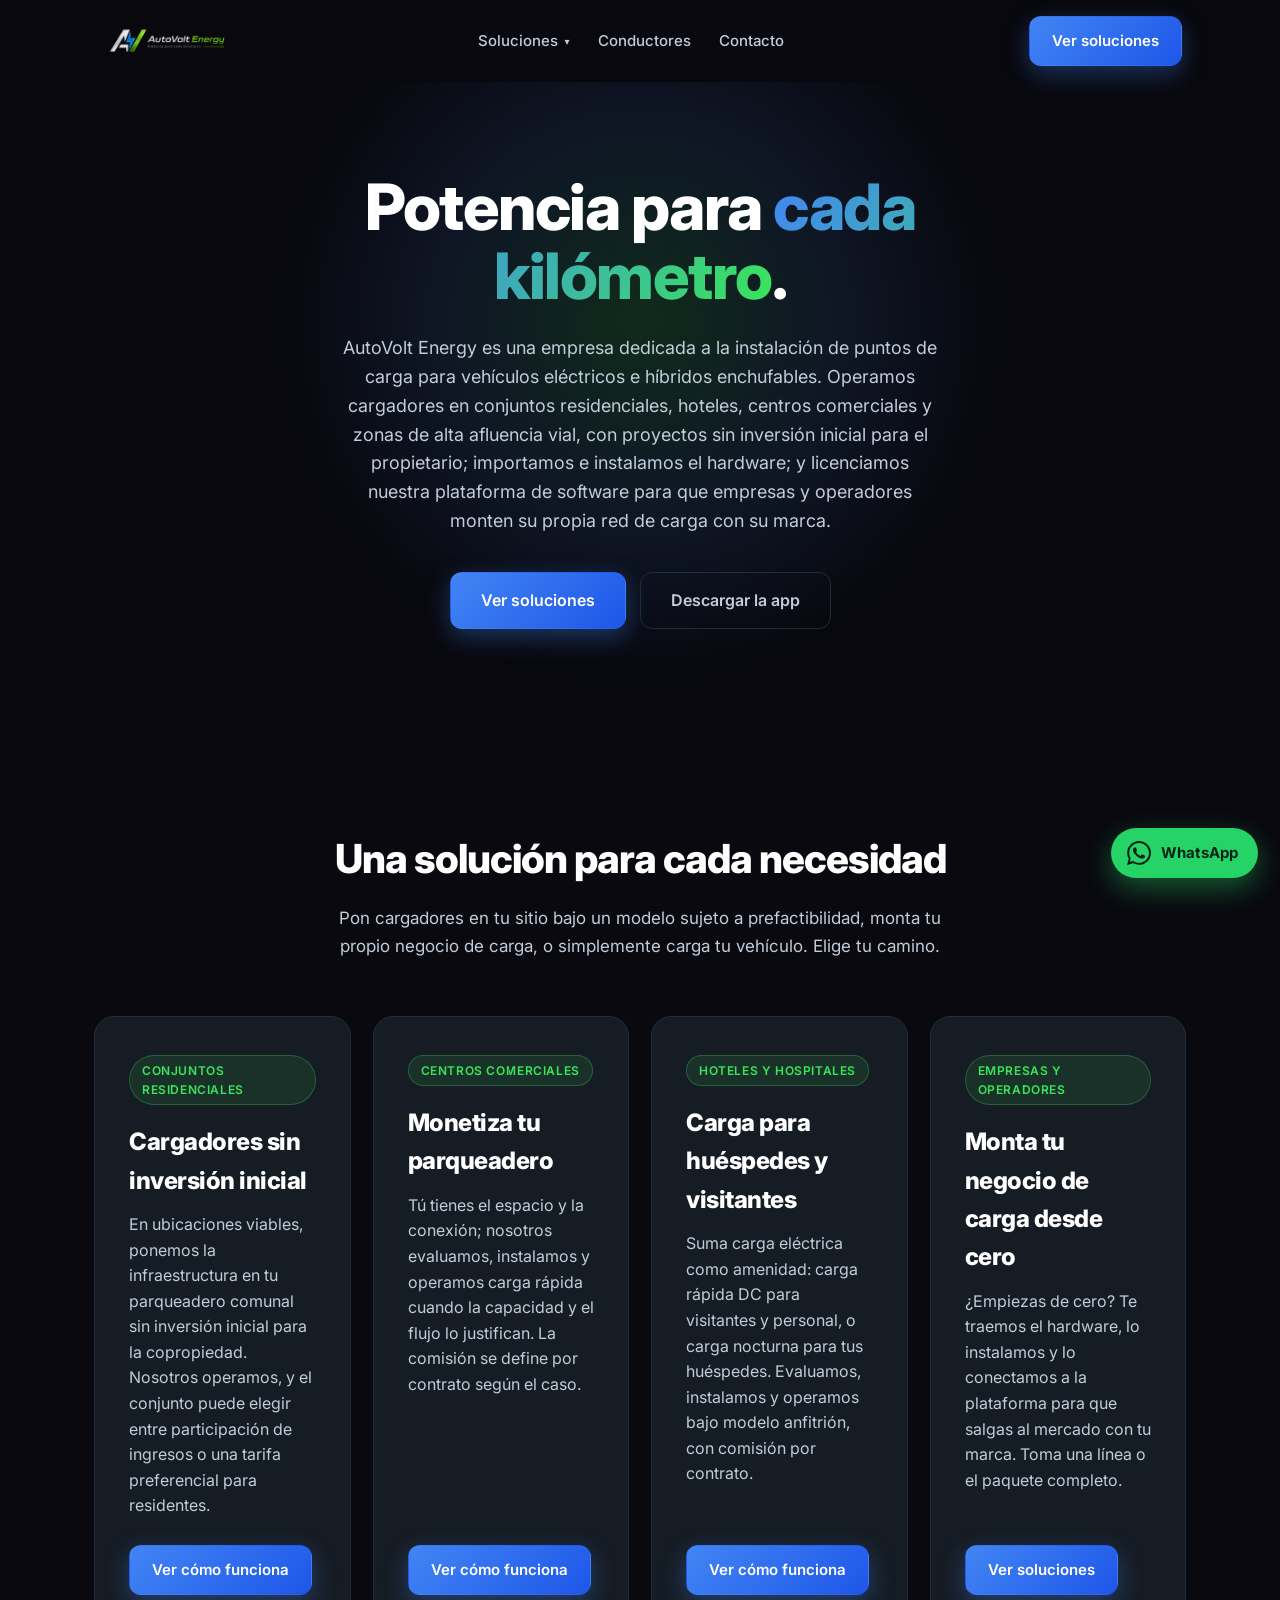
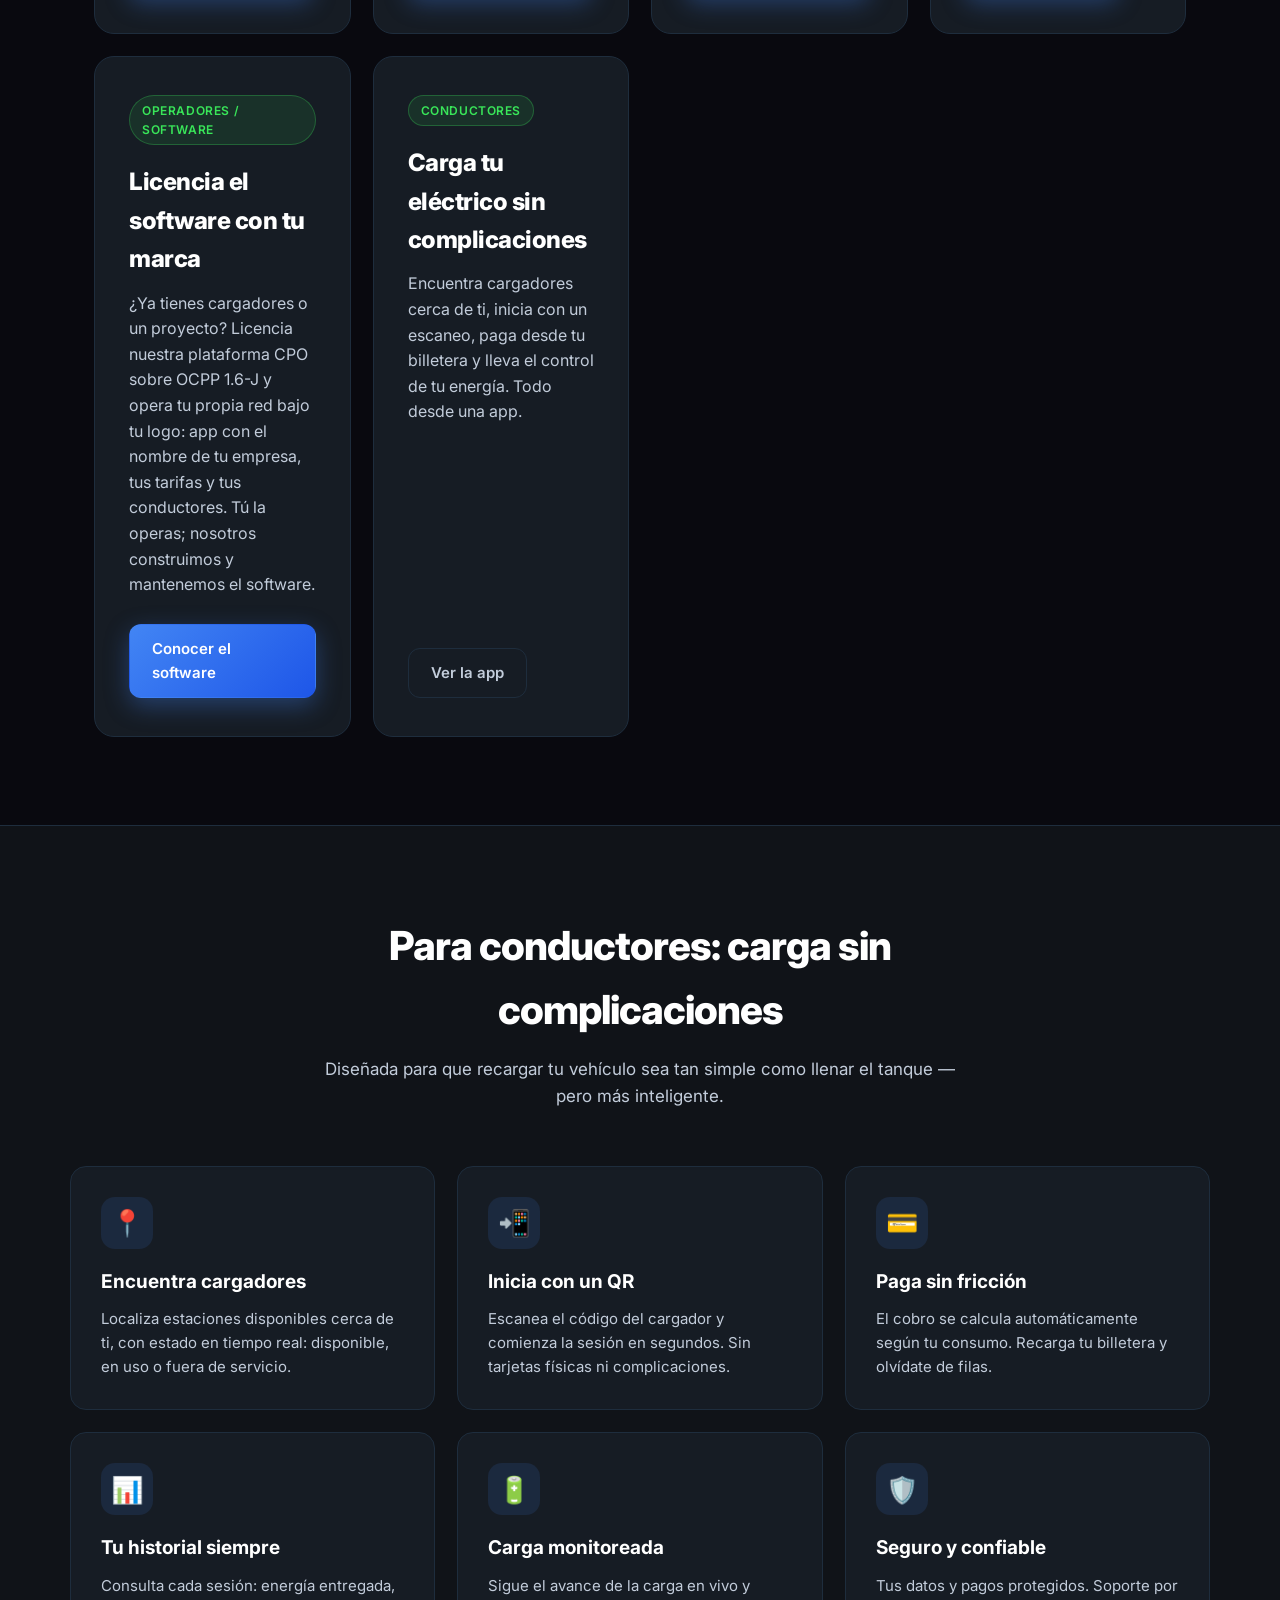
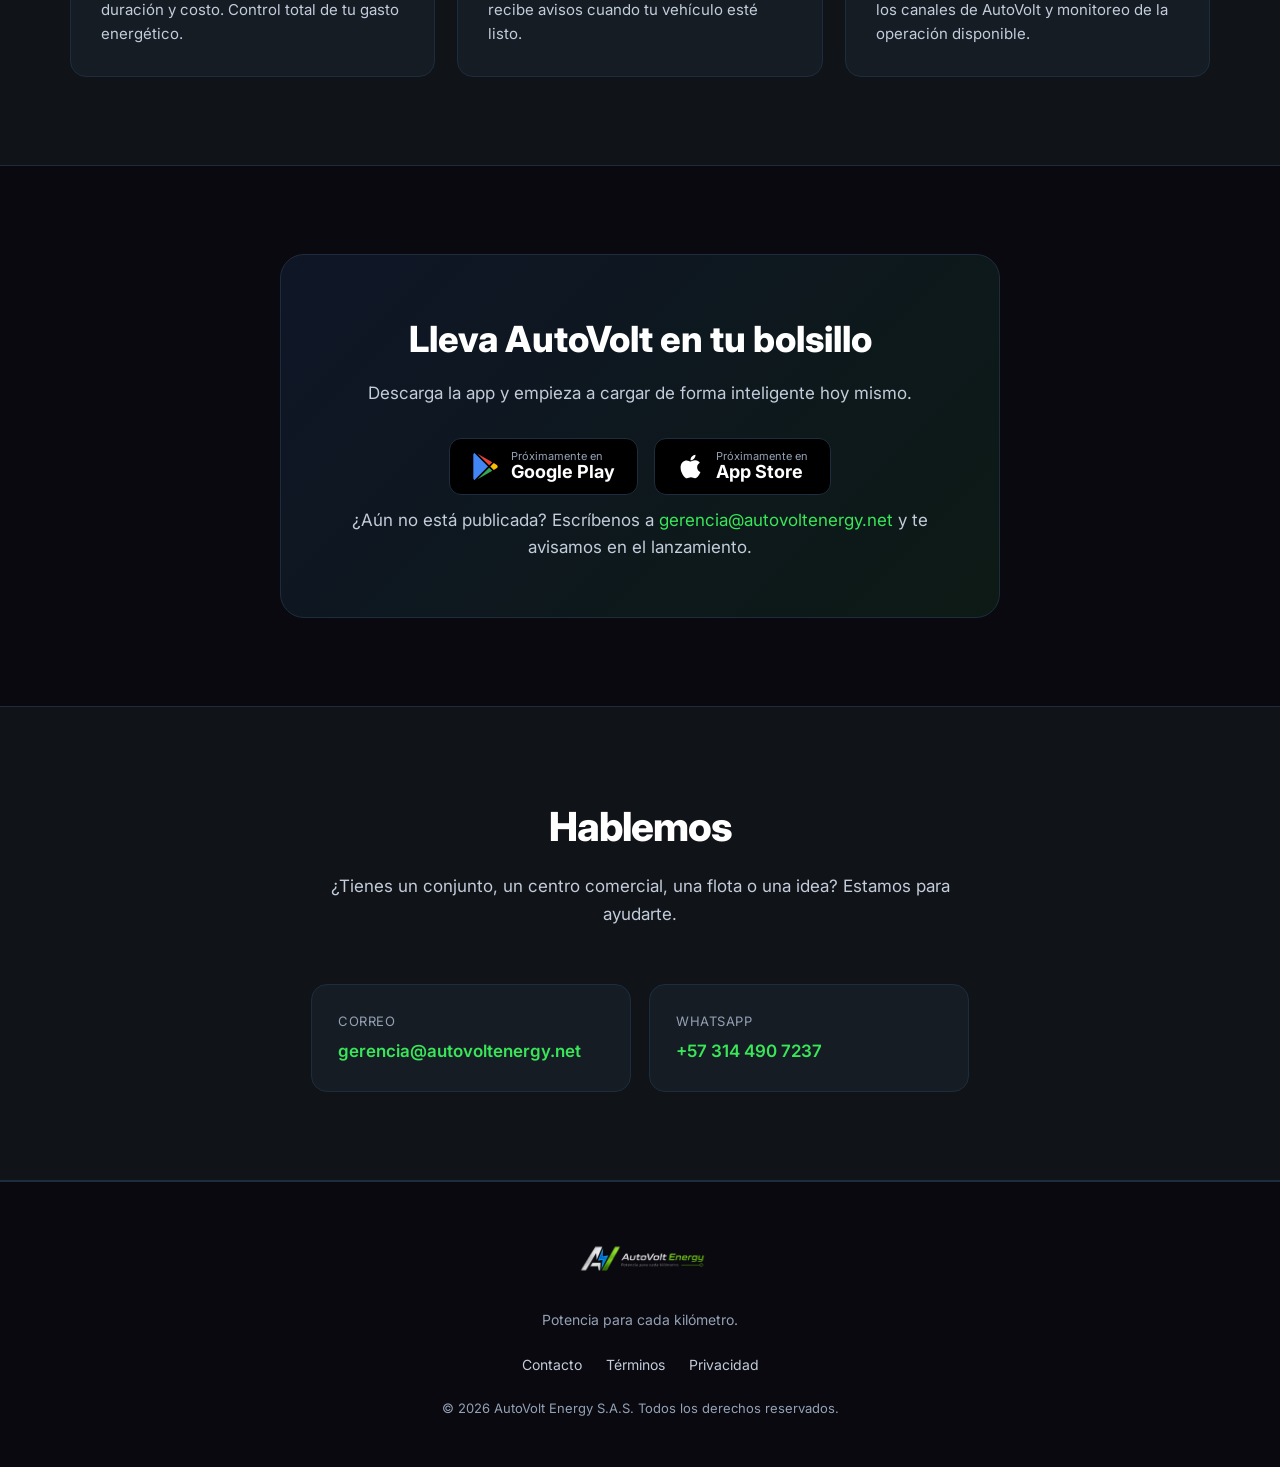
==== commit 227aad45: "Empresas = importacion + instalacion; README al dia; boton azul - Empresas y operadores: quita la Li" ====
--- a/index.html
+++ b/index.html
@@ -123,7 +123,7 @@
           <span class="audience__tag">Empresas y operadores</span>
           <h3>Monta tu negocio de carga desde cero</h3>
           <p>¿Empiezas de cero? Te traemos el hardware, lo instalamos y lo conectamos a la plataforma para que salgas al mercado con tu marca. Toma una línea o el paquete completo.</p>
-          <a href="soluciones-para-empresas.html" class="btn btn--ghost">Ver soluciones</a>
+          <a href="soluciones-para-empresas.html" class="btn btn--primary">Ver soluciones</a>
         </article>
         <article class="audience__card">
           <span class="audience__tag">Operadores / Software</span>
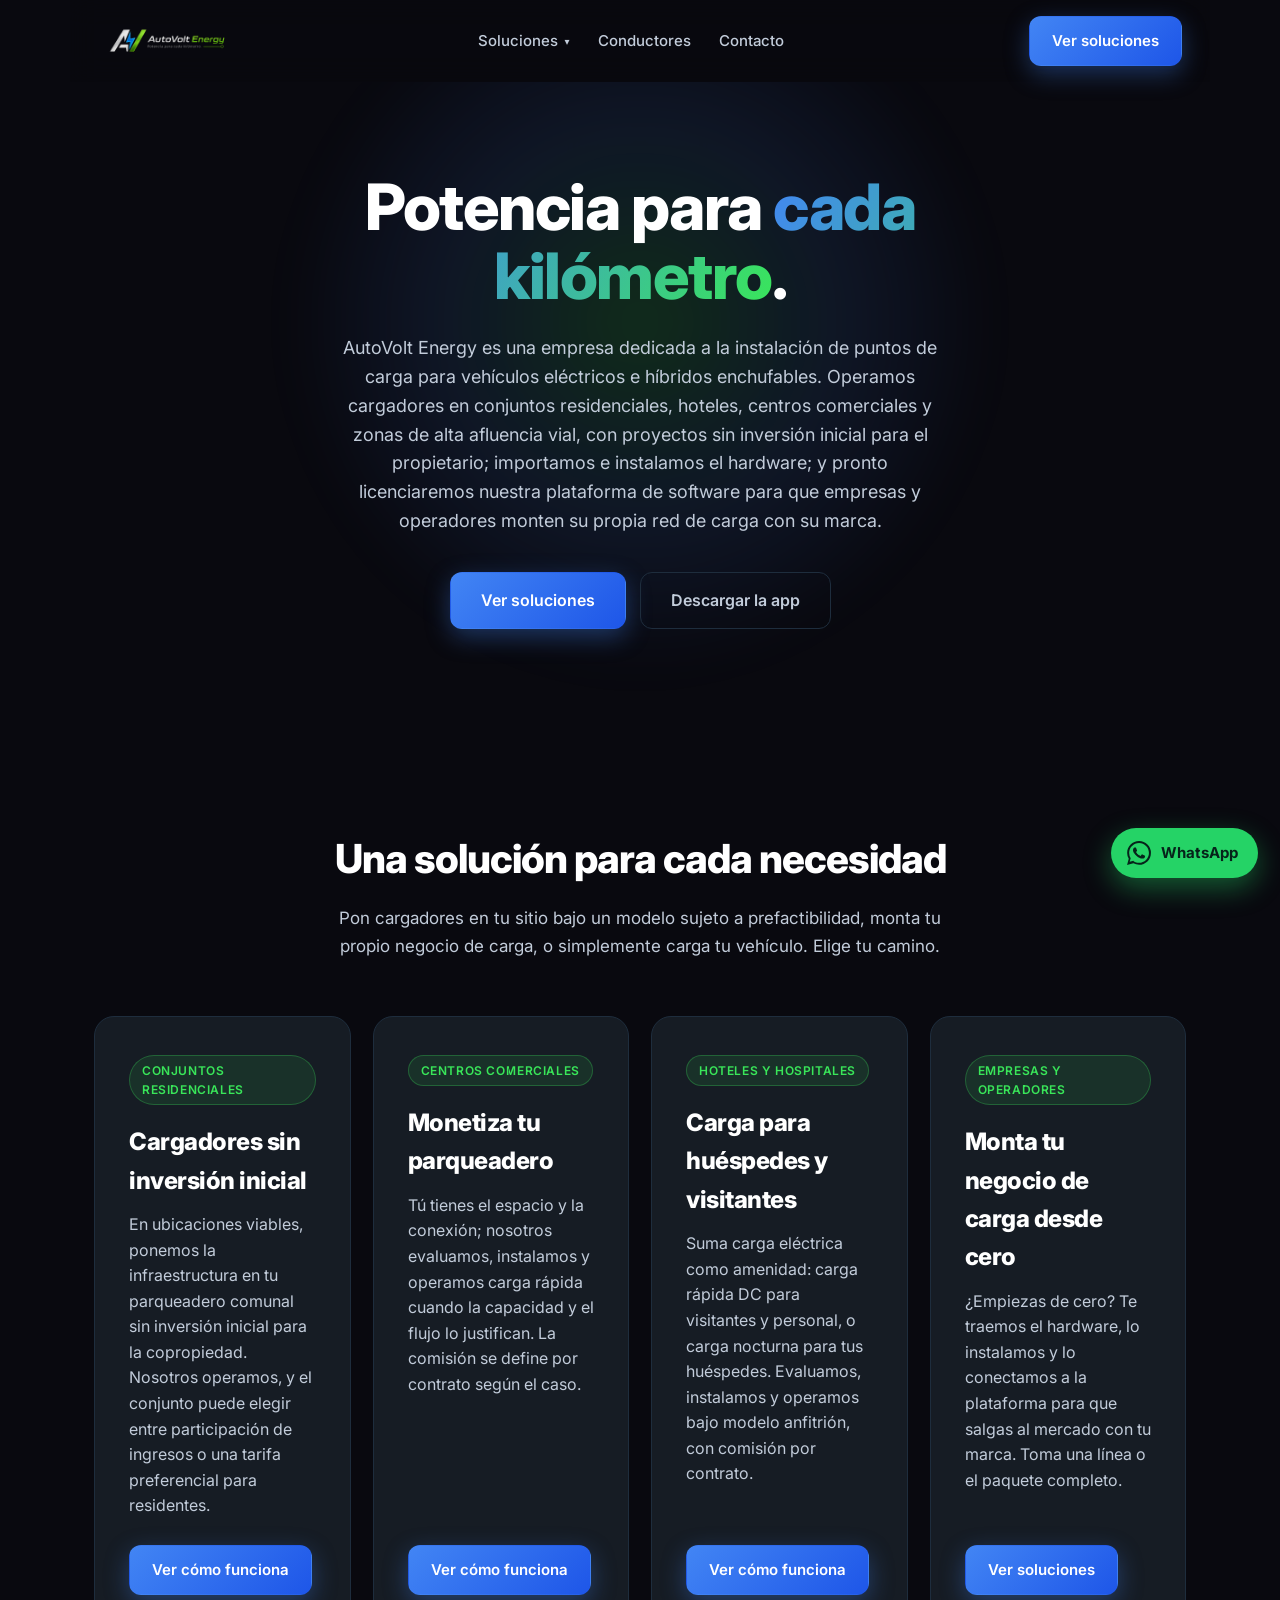
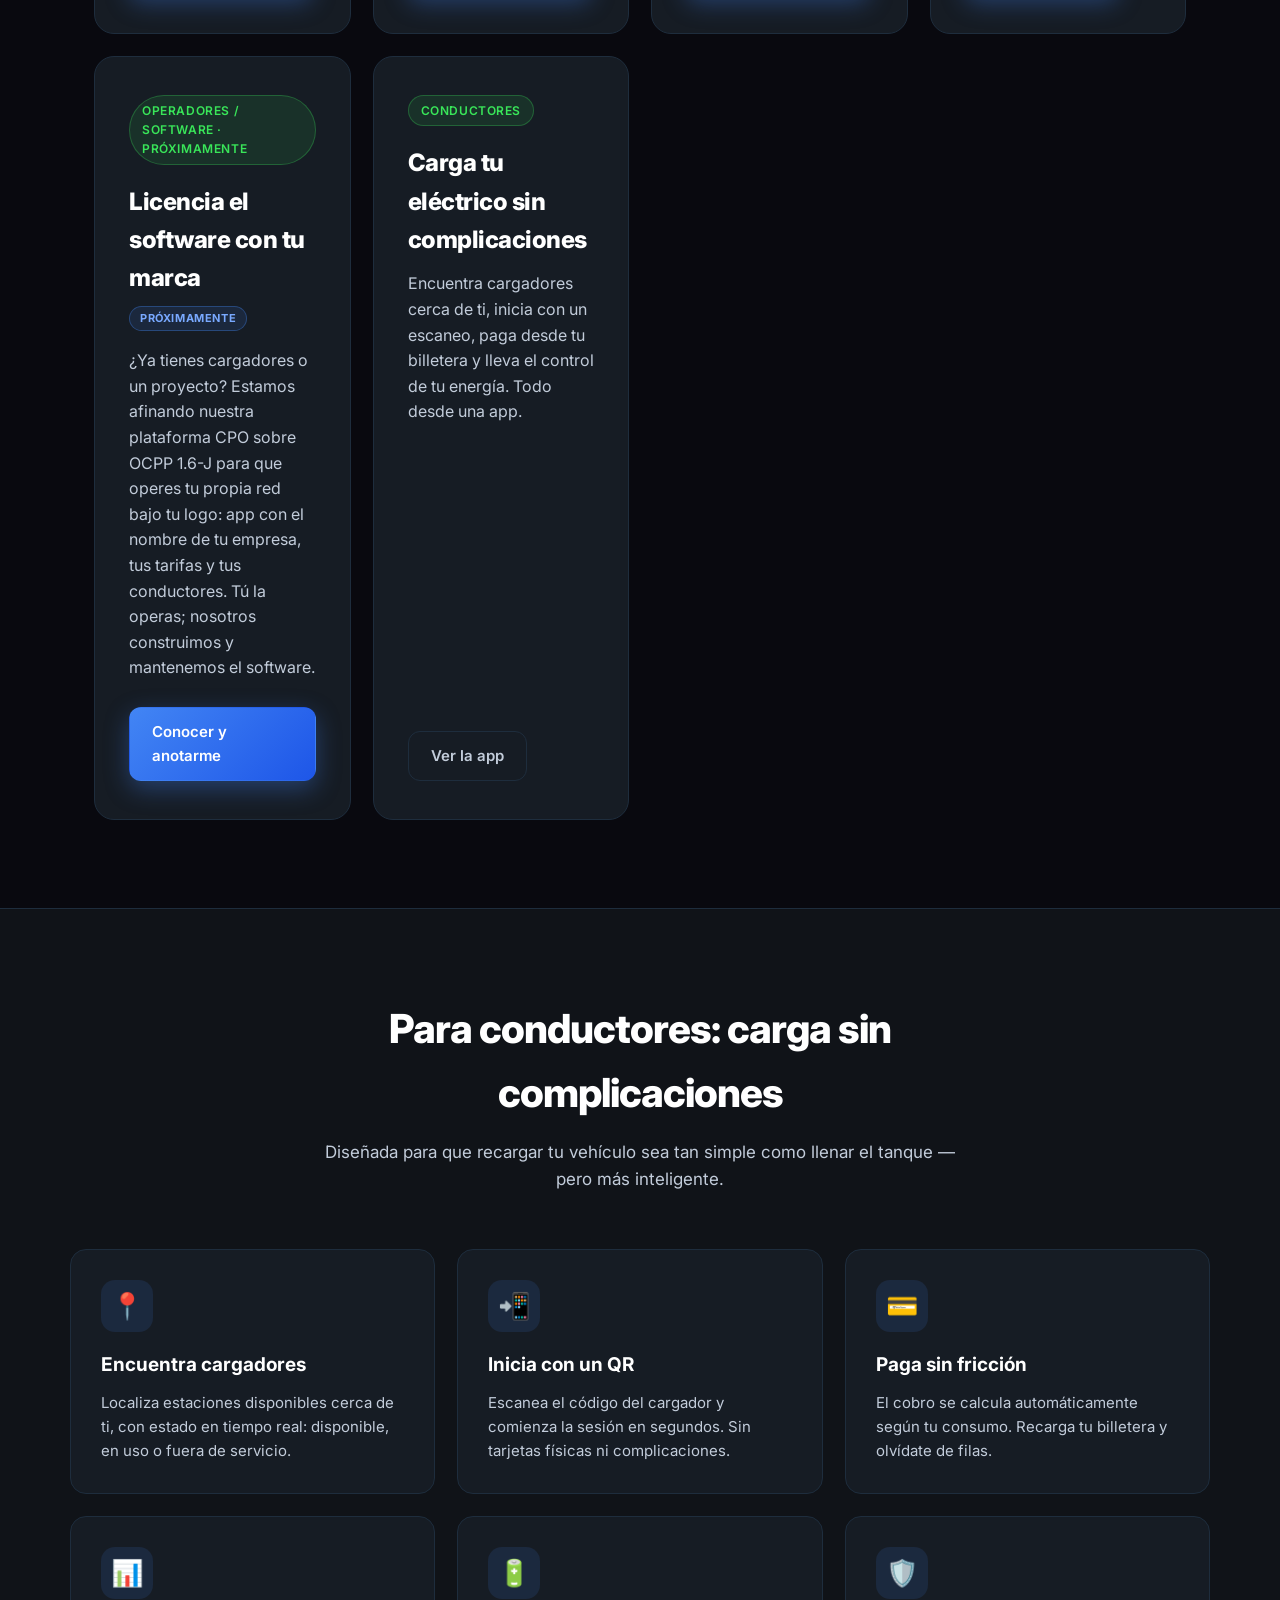
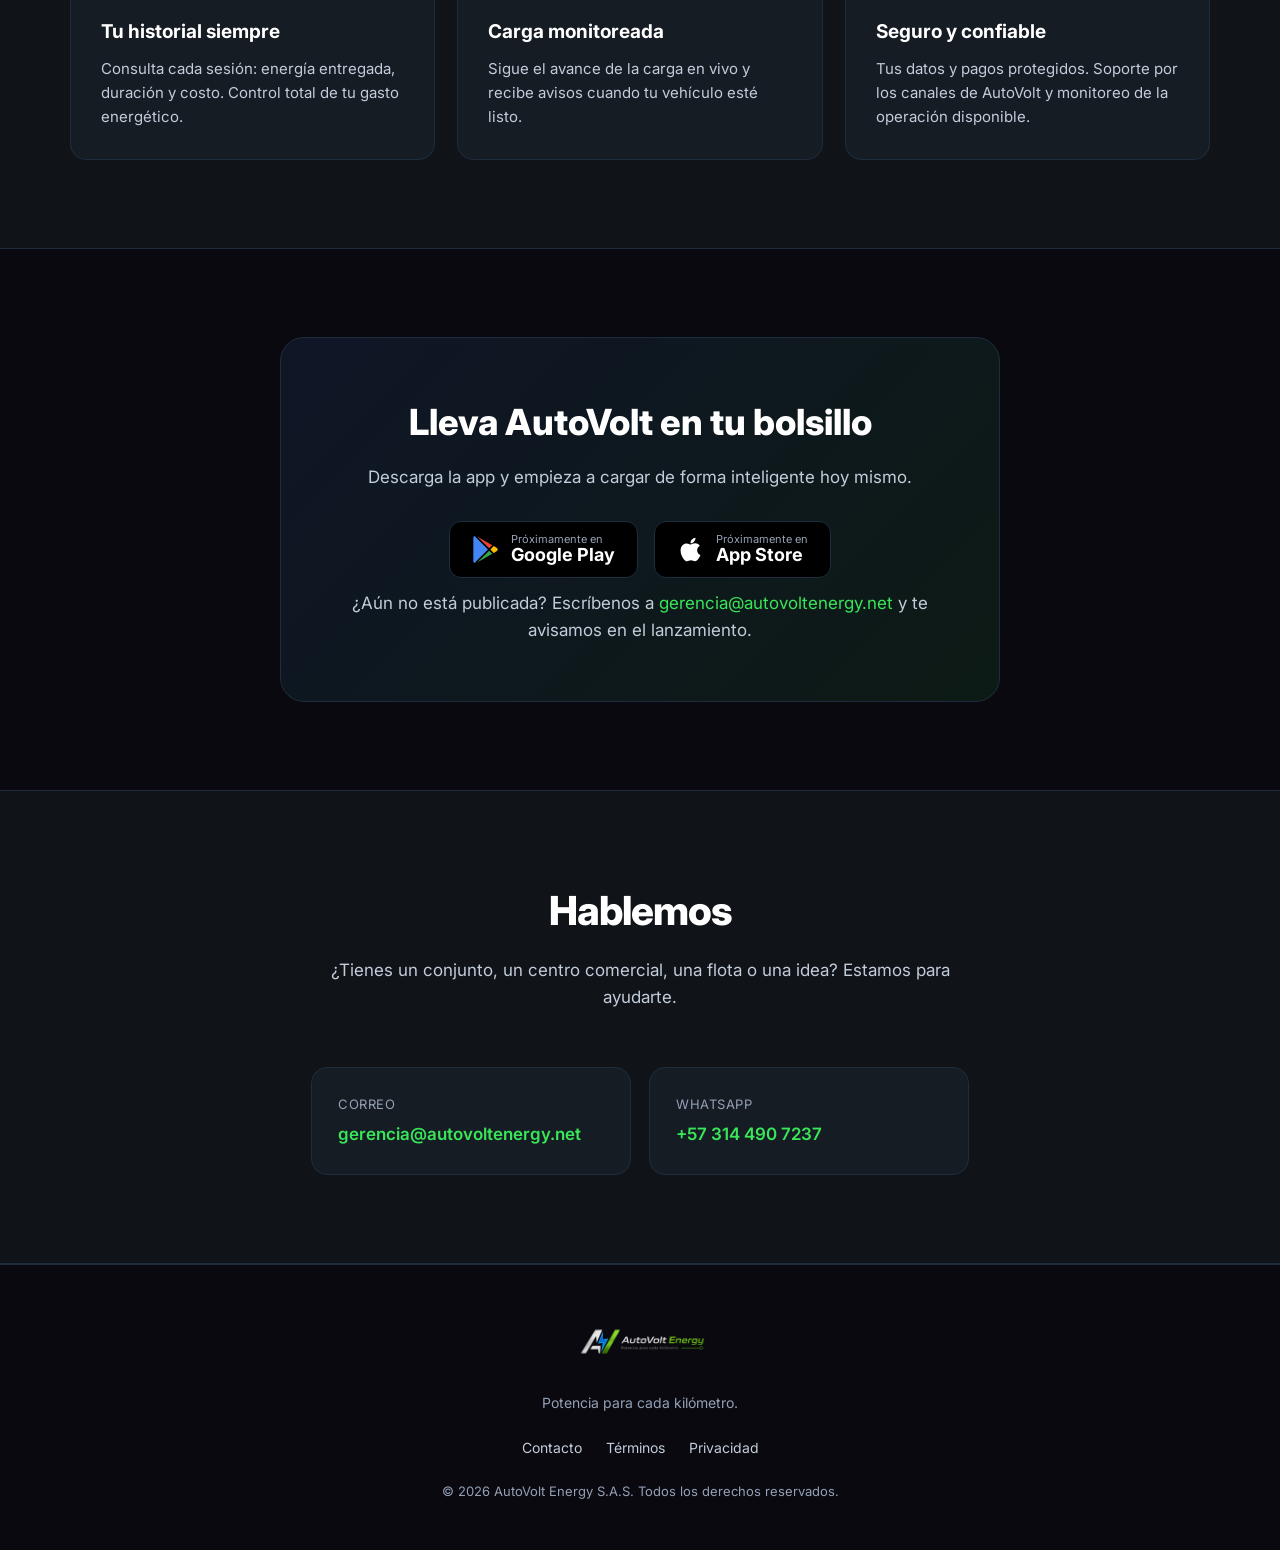
==== commit a617e196: "Marcar el software para electrolineras como Próximamente Reenfoca la publicación del software a list" ====
--- a/index.html
+++ b/index.html
@@ -84,7 +84,7 @@
           vehículos eléctricos e híbridos enchufables. Operamos cargadores en conjuntos
           residenciales, hoteles, centros comerciales y zonas de alta afluencia vial, con
           proyectos sin inversión inicial para el propietario; importamos e instalamos el
-          hardware; y licenciamos nuestra plataforma de software para que empresas y operadores
+          hardware; y pronto licenciaremos nuestra plataforma de software para que empresas y operadores
           monten su propia red de carga con su marca.
         </p>
         <div class="hero__actions">
@@ -126,10 +126,10 @@
           <a href="soluciones-para-empresas.html" class="btn btn--primary">Ver soluciones</a>
         </article>
         <article class="audience__card">
-          <span class="audience__tag">Operadores / Software</span>
-          <h3>Licencia el software con tu marca</h3>
-          <p>¿Ya tienes cargadores o un proyecto? Licencia nuestra plataforma CPO sobre OCPP 1.6-J y opera tu propia red bajo tu logo: app con el nombre de tu empresa, tus tarifas y tus conductores. Tú la operas; nosotros construimos y mantenemos el software.</p>
-          <a href="software-para-electrolineras.html" class="btn btn--primary">Conocer el software</a>
+          <span class="audience__tag">Operadores / Software · Próximamente</span>
+          <h3>Licencia el software con tu marca <span class="soon">Próximamente</span></h3>
+          <p>¿Ya tienes cargadores o un proyecto? Estamos afinando nuestra plataforma CPO sobre OCPP 1.6-J para que operes tu propia red bajo tu logo: app con el nombre de tu empresa, tus tarifas y tus conductores. Tú la operas; nosotros construimos y mantenemos el software.</p>
+          <a href="software-para-electrolineras.html" class="btn btn--primary">Conocer y anotarme</a>
         </article>
         <article class="audience__card">
           <span class="audience__tag">Conductores</span>
--- a/styles.css
+++ b/styles.css
@@ -170,6 +170,34 @@
   font-weight: 500;
   margin-bottom: 26px;
 }
+/* ── Próximamente (soon) ───────────────────────────────────────────── */
+.soon {
+  display: inline-block;
+  padding: 3px 10px;
+  border-radius: 999px;
+  background: rgba(66, 133, 244, .12);
+  border: 1px solid rgba(66, 133, 244, .34);
+  color: #79a9ff;
+  font-size: 11px;
+  font-weight: 700;
+  letter-spacing: .6px;
+  text-transform: uppercase;
+  vertical-align: middle;
+}
+.notice {
+  max-width: var(--maxw);
+  margin: 28px auto 0;
+  background: linear-gradient(135deg, rgba(66,133,244,.12), rgba(57,230,89,.06));
+  border: 1px solid var(--border);
+  border-radius: 18px;
+  padding: 20px 24px;
+  display: flex;
+  align-items: center;
+  gap: 16px;
+}
+.notice__icon { font-size: 26px; line-height: 1; }
+.notice strong { display: block; font-size: 16px; margin-bottom: 4px; }
+.notice p { color: var(--text-secondary); font-size: 15px; margin: 0; }
 .hero h1 {
   font-size: clamp(38px, 6vw, 64px);
   font-weight: 800;
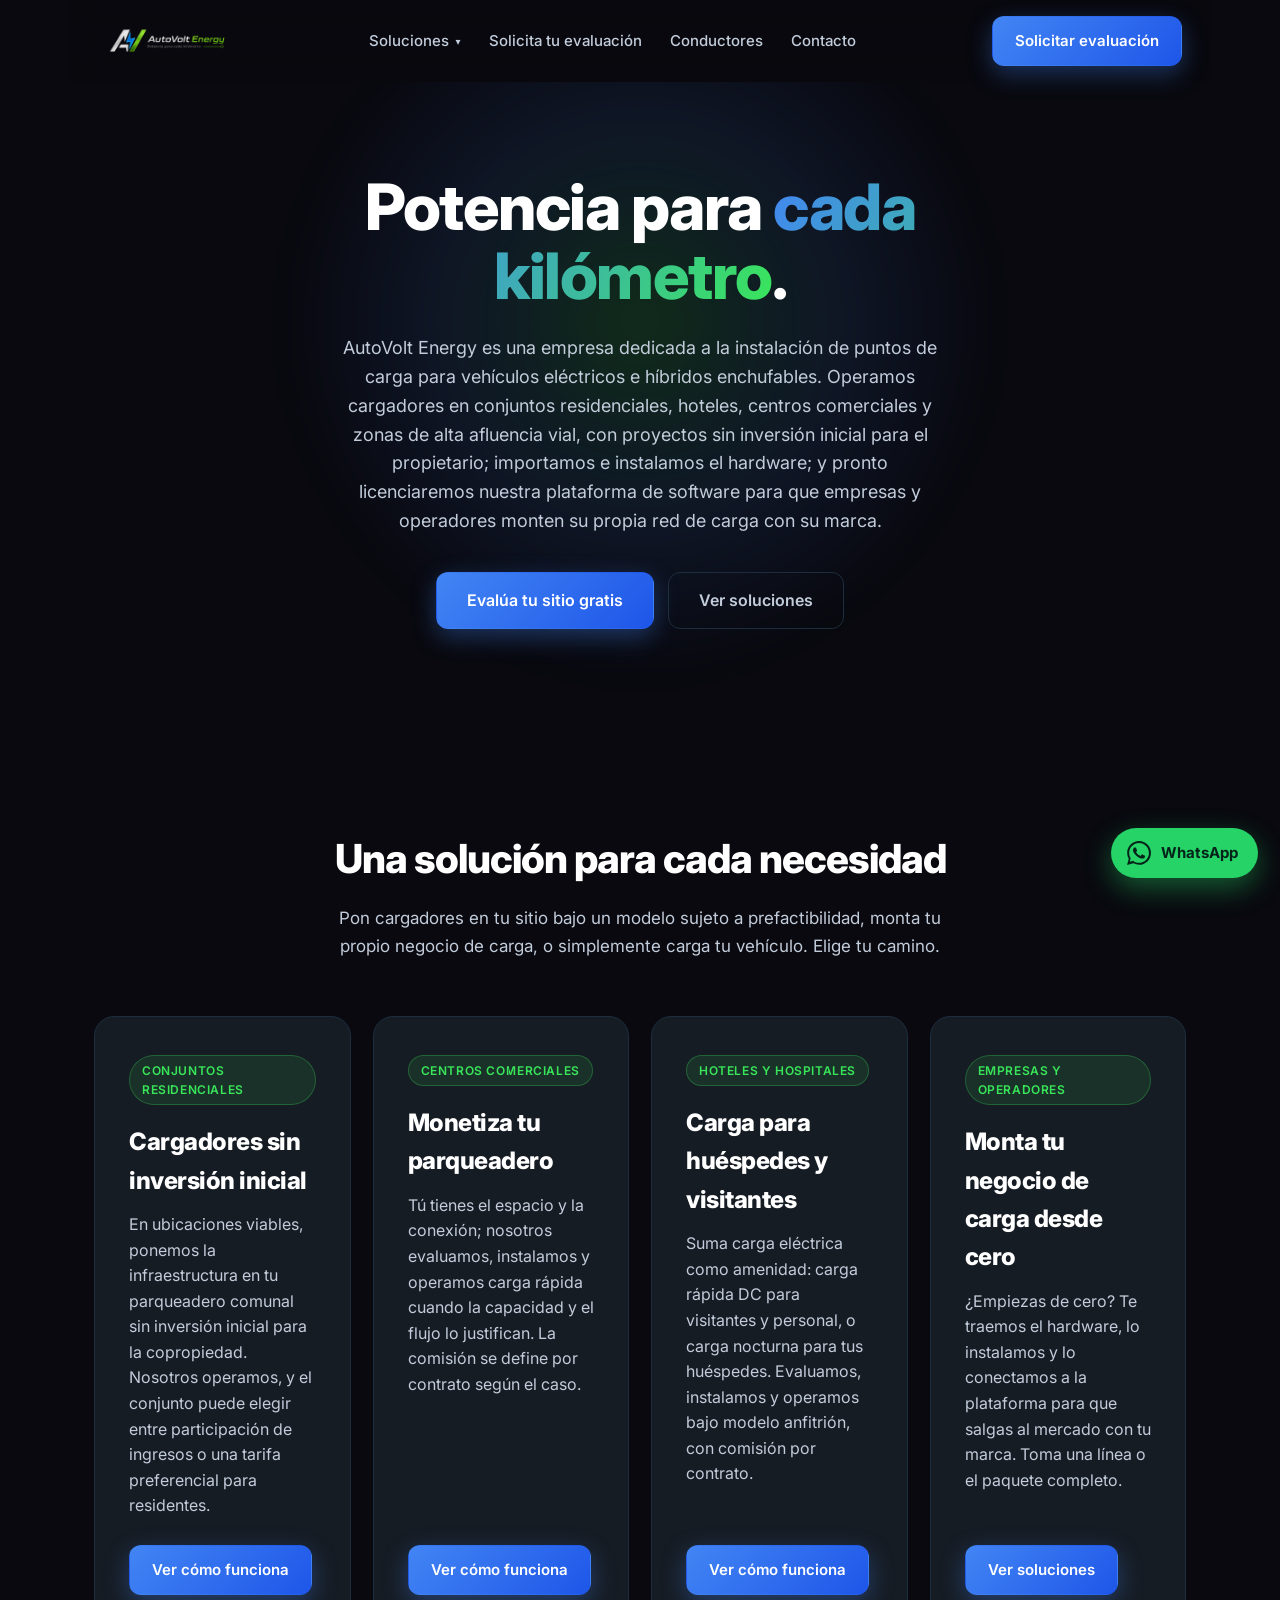
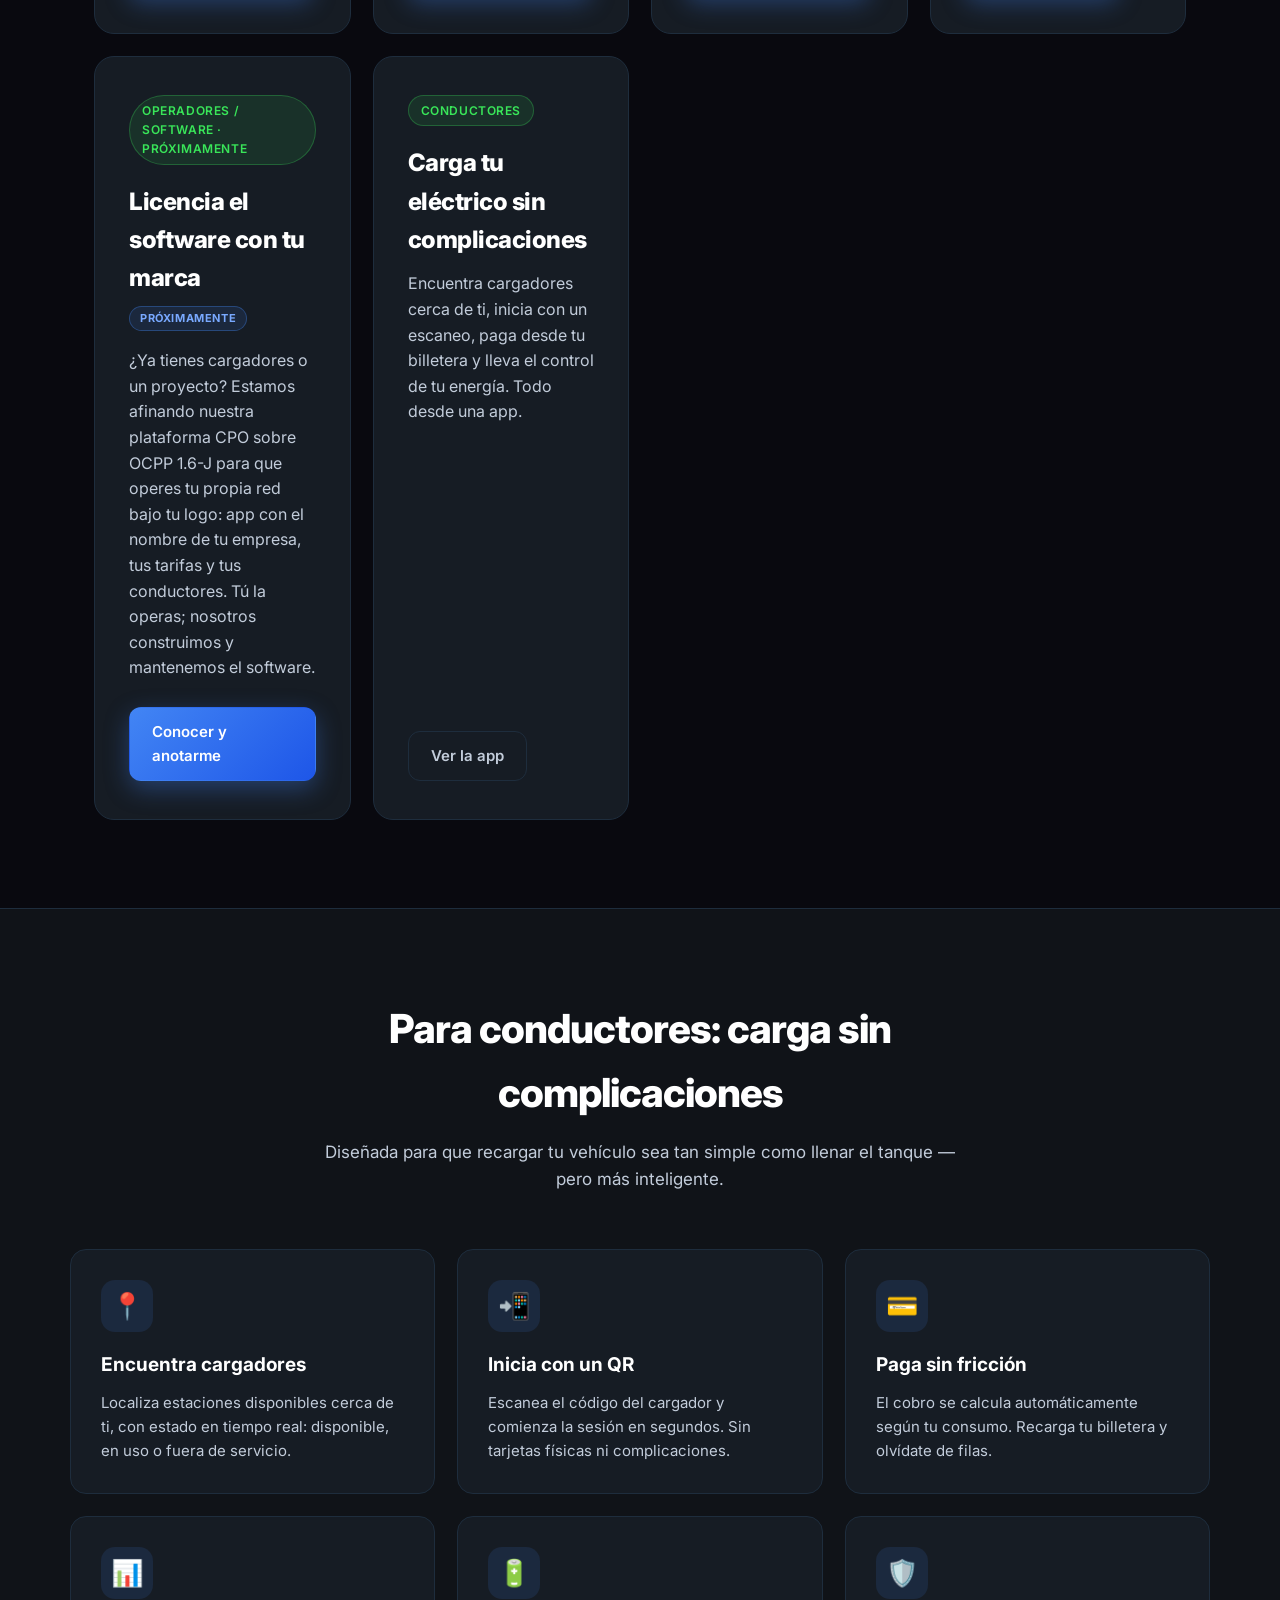
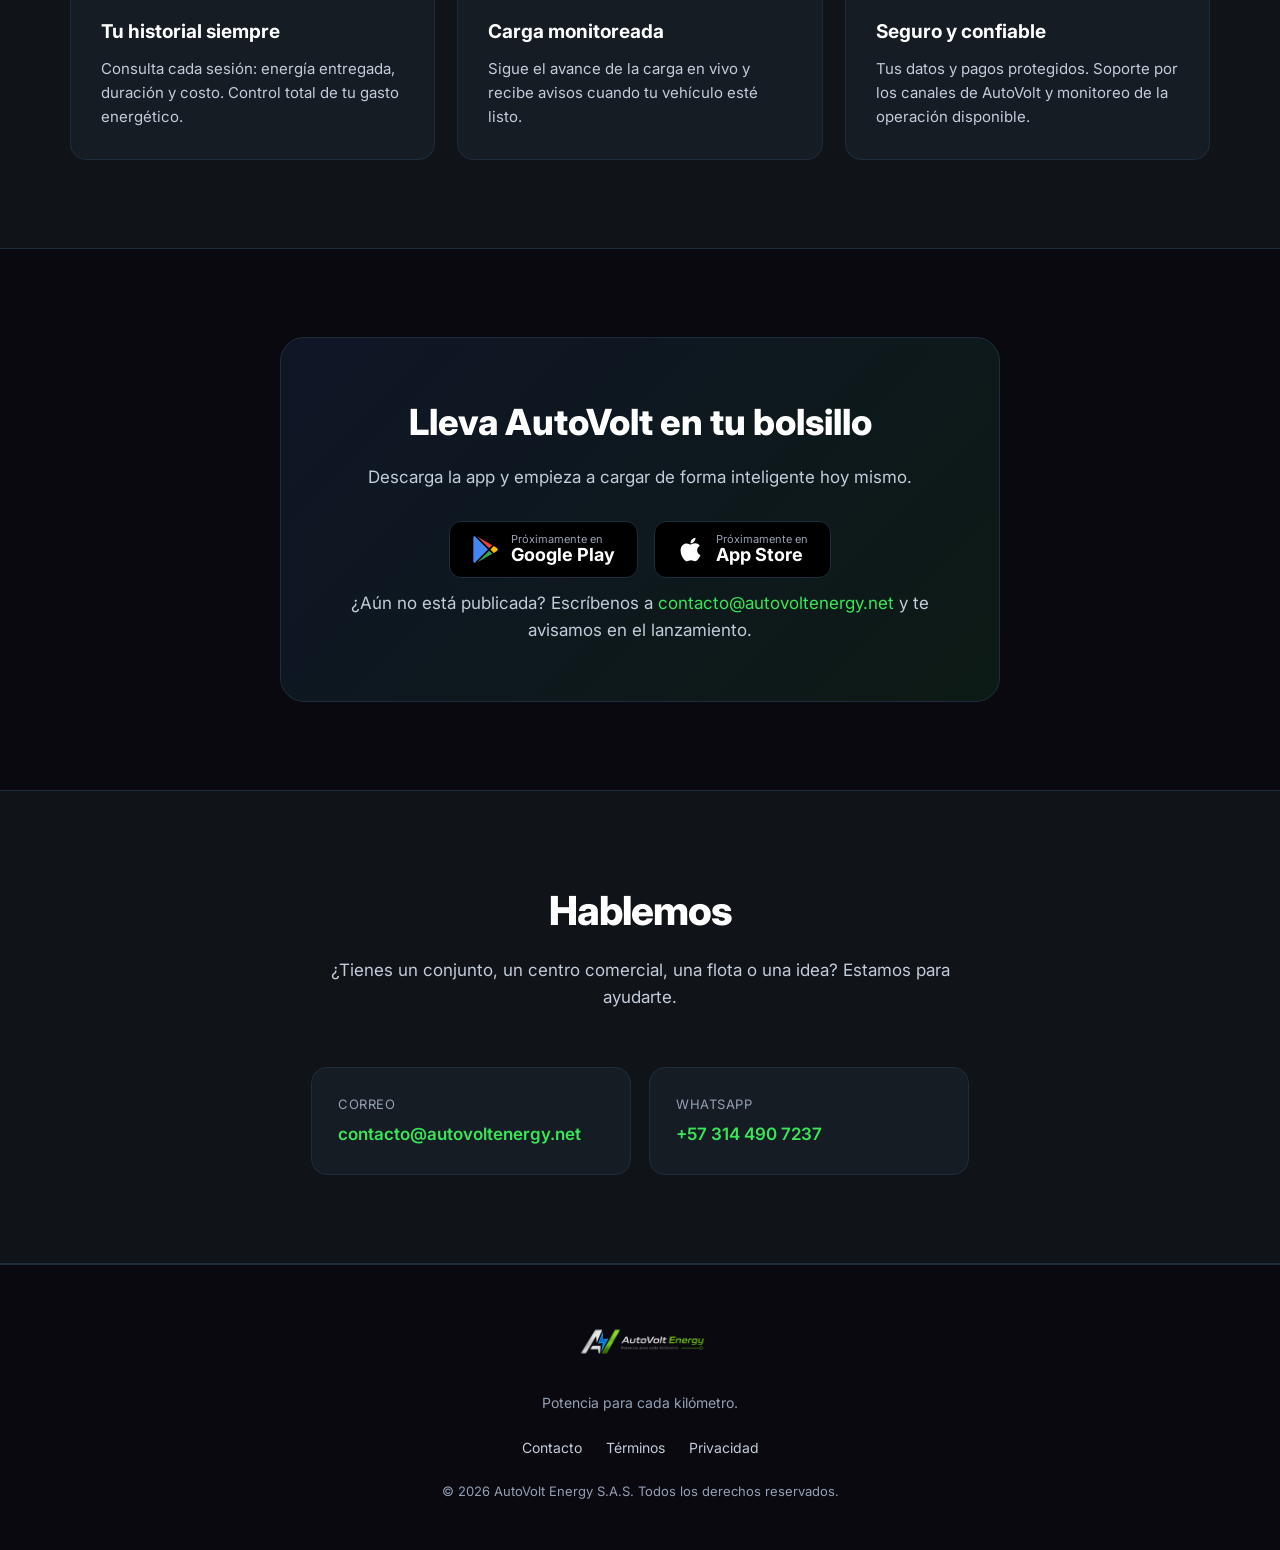
==== commit b501b9a1: "feat(web): pagina de prefactibilidad y unificacion de correos de contacto - Nueva pagina prefactibil" ====
--- a/index.html
+++ b/index.html
@@ -31,7 +31,7 @@
     "logo": "https://www.autovoltenergy.net/assets/logo_4k.png",
     "slogan": "Potencia para cada kilómetro.",
     "description": "Operador de carga (CPO) y proveedor de software para electrolineras en Colombia: plataforma multioperador, importación e instalación de cargadores para vehículos eléctricos y app para conductores.",
-    "email": "gerencia@autovoltenergy.net",
+    "email": "contacto@autovoltenergy.net",
     "telephone": "+57-314-490-7237",
     "areaServed": { "@type": "Country", "name": "Colombia" },
     "address": {
@@ -42,7 +42,7 @@
     "contactPoint": {
       "@type": "ContactPoint",
       "telephone": "+57-314-490-7237",
-      "email": "gerencia@autovoltenergy.net",
+      "email": "ventas@autovoltenergy.net",
       "contactType": "sales",
       "availableLanguage": ["es"]
     }
@@ -67,10 +67,11 @@
           <a href="software-para-electrolineras.html">Software para electrolineras</a>
         </div>
       </div>
+      <a href="prefactibilidad.html">Solicita tu evaluación</a>
       <a href="#conductores">Conductores</a>
       <a href="#contacto">Contacto</a>
     </nav>
-    <a href="#soluciones" class="btn btn--primary nav__cta">Ver soluciones</a>
+    <a href="prefactibilidad.html" class="btn btn--primary nav__cta">Solicitar evaluación</a>
   </header>
 
   <main>
@@ -88,8 +89,8 @@
           monten su propia red de carga con su marca.
         </p>
         <div class="hero__actions">
-          <a href="#soluciones" class="btn btn--primary btn--lg">Ver soluciones</a>
-          <a href="#descargar" class="btn btn--ghost btn--lg">Descargar la app</a>
+          <a href="prefactibilidad.html" class="btn btn--primary btn--lg">Evalúa tu sitio gratis</a>
+          <a href="#soluciones" class="btn btn--ghost btn--lg">Ver soluciones</a>
         </div>
       </div>
     </section>
@@ -208,7 +209,7 @@
             </span>
           </span>
         </div>
-        <p class="download__note">¿Aún no está publicada? Escríbenos a <a href="mailto:gerencia@autovoltenergy.net">gerencia@autovoltenergy.net</a> y te avisamos en el lanzamiento.</p>
+        <p class="download__note">¿Aún no está publicada? Escríbenos a <a href="mailto:contacto@autovoltenergy.net">contacto@autovoltenergy.net</a> y te avisamos en el lanzamiento.</p>
       </div>
     </section>
 
@@ -219,9 +220,9 @@
         <p>¿Tienes un conjunto, un centro comercial, una flota o una idea? Estamos para ayudarte.</p>
       </div>
       <div class="contact">
-        <a class="contact__card" href="mailto:gerencia@autovoltenergy.net">
+        <a class="contact__card" href="mailto:contacto@autovoltenergy.net">
           <span class="contact__label">Correo</span>
-          <span class="contact__value">gerencia@autovoltenergy.net</span>
+          <span class="contact__value">contacto@autovoltenergy.net</span>
         </a>
         <a class="contact__card" href="https://wa.me/573144907237?text=Hola%2C%20quiero%20informaci%C3%B3n%20sobre%20AutoVolt%20Energy" target="_blank" rel="noopener">
           <span class="contact__label">WhatsApp</span>
--- a/styles.css
+++ b/styles.css
@@ -489,6 +489,75 @@
 .legal a { color: var(--charge-green); }
 .legal .lead { font-size: 17px; color: var(--text-secondary); }
 
+/* ── Formulario de prefactibilidad ─────────────────────────────────── */
+.form {
+  max-width: 760px;
+  margin: 0 auto;
+  background: var(--bg-card-alt);
+  border: 1px solid var(--border);
+  border-radius: 24px;
+  padding: 40px 36px;
+}
+.form__group { margin-top: 22px; }
+.form__group:first-child { margin-top: 0; }
+.form__legend {
+  font-size: 13px;
+  font-weight: 700;
+  letter-spacing: .6px;
+  text-transform: uppercase;
+  color: var(--charge-green);
+  margin: 34px 0 4px;
+}
+.form__legend:first-of-type { margin-top: 0; }
+.form__row { display: grid; grid-template-columns: repeat(2, 1fr); gap: 18px; }
+.form label {
+  display: block;
+  font-size: 14px;
+  font-weight: 600;
+  color: var(--text-secondary);
+  margin-bottom: 8px;
+}
+.form label .req { color: var(--charge-green); }
+.form input,
+.form select,
+.form textarea {
+  width: 100%;
+  padding: 13px 15px;
+  font-family: inherit;
+  font-size: 15px;
+  color: var(--text-primary);
+  background: var(--bg-surface);
+  border: 1px solid var(--border);
+  border-radius: 12px;
+  transition: border-color .15s ease, box-shadow .15s ease;
+  -webkit-appearance: none;
+  appearance: none;
+}
+.form select {
+  background-image: url("data:image/svg+xml;utf8,<svg xmlns='http://www.w3.org/2000/svg' width='12' height='8' viewBox='0 0 12 8'><path fill='%2394A1B5' d='M1 1l5 5 5-5'/></svg>");
+  background-repeat: no-repeat;
+  background-position: right 15px center;
+  padding-right: 38px;
+  cursor: pointer;
+}
+.form textarea { resize: vertical; min-height: 96px; }
+.form input::placeholder,
+.form textarea::placeholder { color: var(--text-hint); }
+.form input:focus,
+.form select:focus,
+.form textarea:focus {
+  outline: none;
+  border-color: var(--charge-green);
+  box-shadow: 0 0 0 3px rgba(57, 230, 89, .15);
+}
+.form__submit { margin-top: 32px; width: 100%; }
+.form__note { margin-top: 16px; font-size: 13px; color: var(--text-hint); text-align: center; }
+.form__note a { color: var(--charge-green); }
+@media (max-width: 620px) {
+  .form { padding: 30px 22px; }
+  .form__row { grid-template-columns: 1fr; }
+}
+
 /* ── Botón flotante de WhatsApp ────────────────────────────────────── */
 .wa-fab {
   position: fixed;
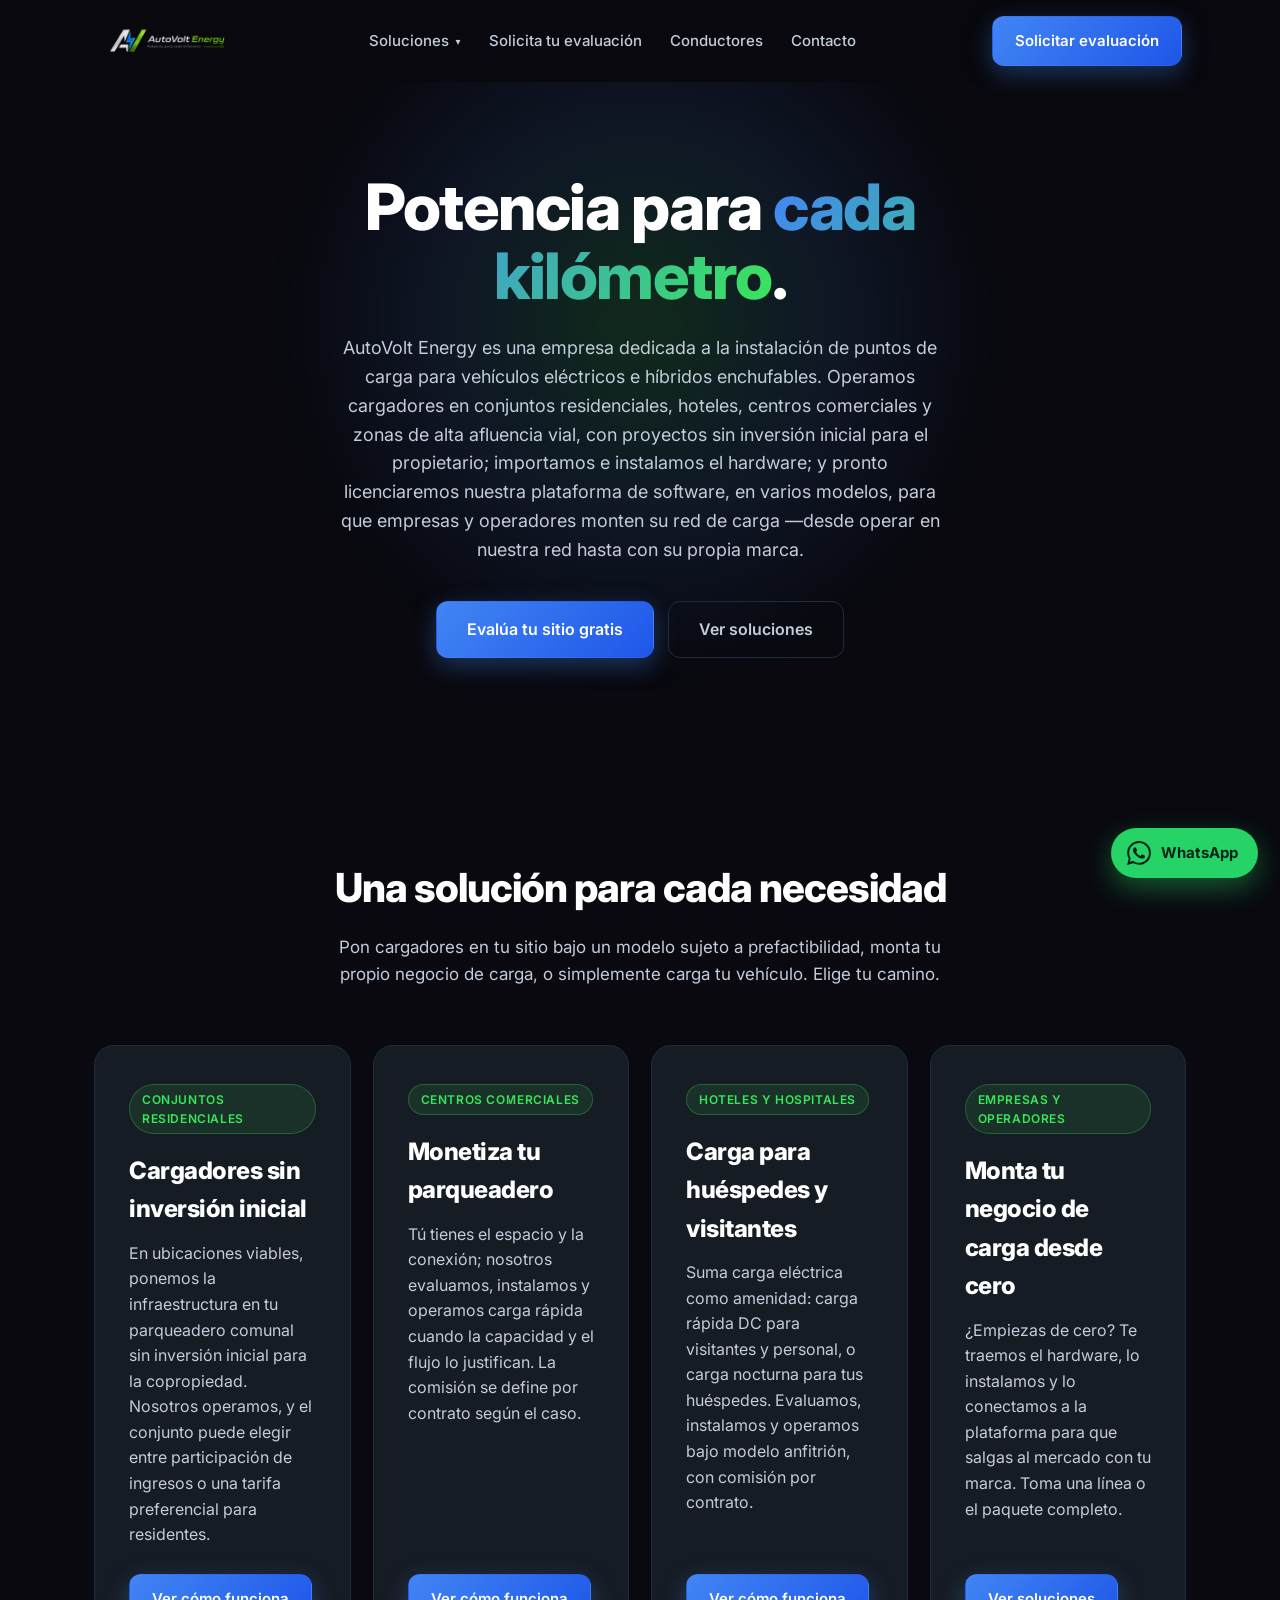
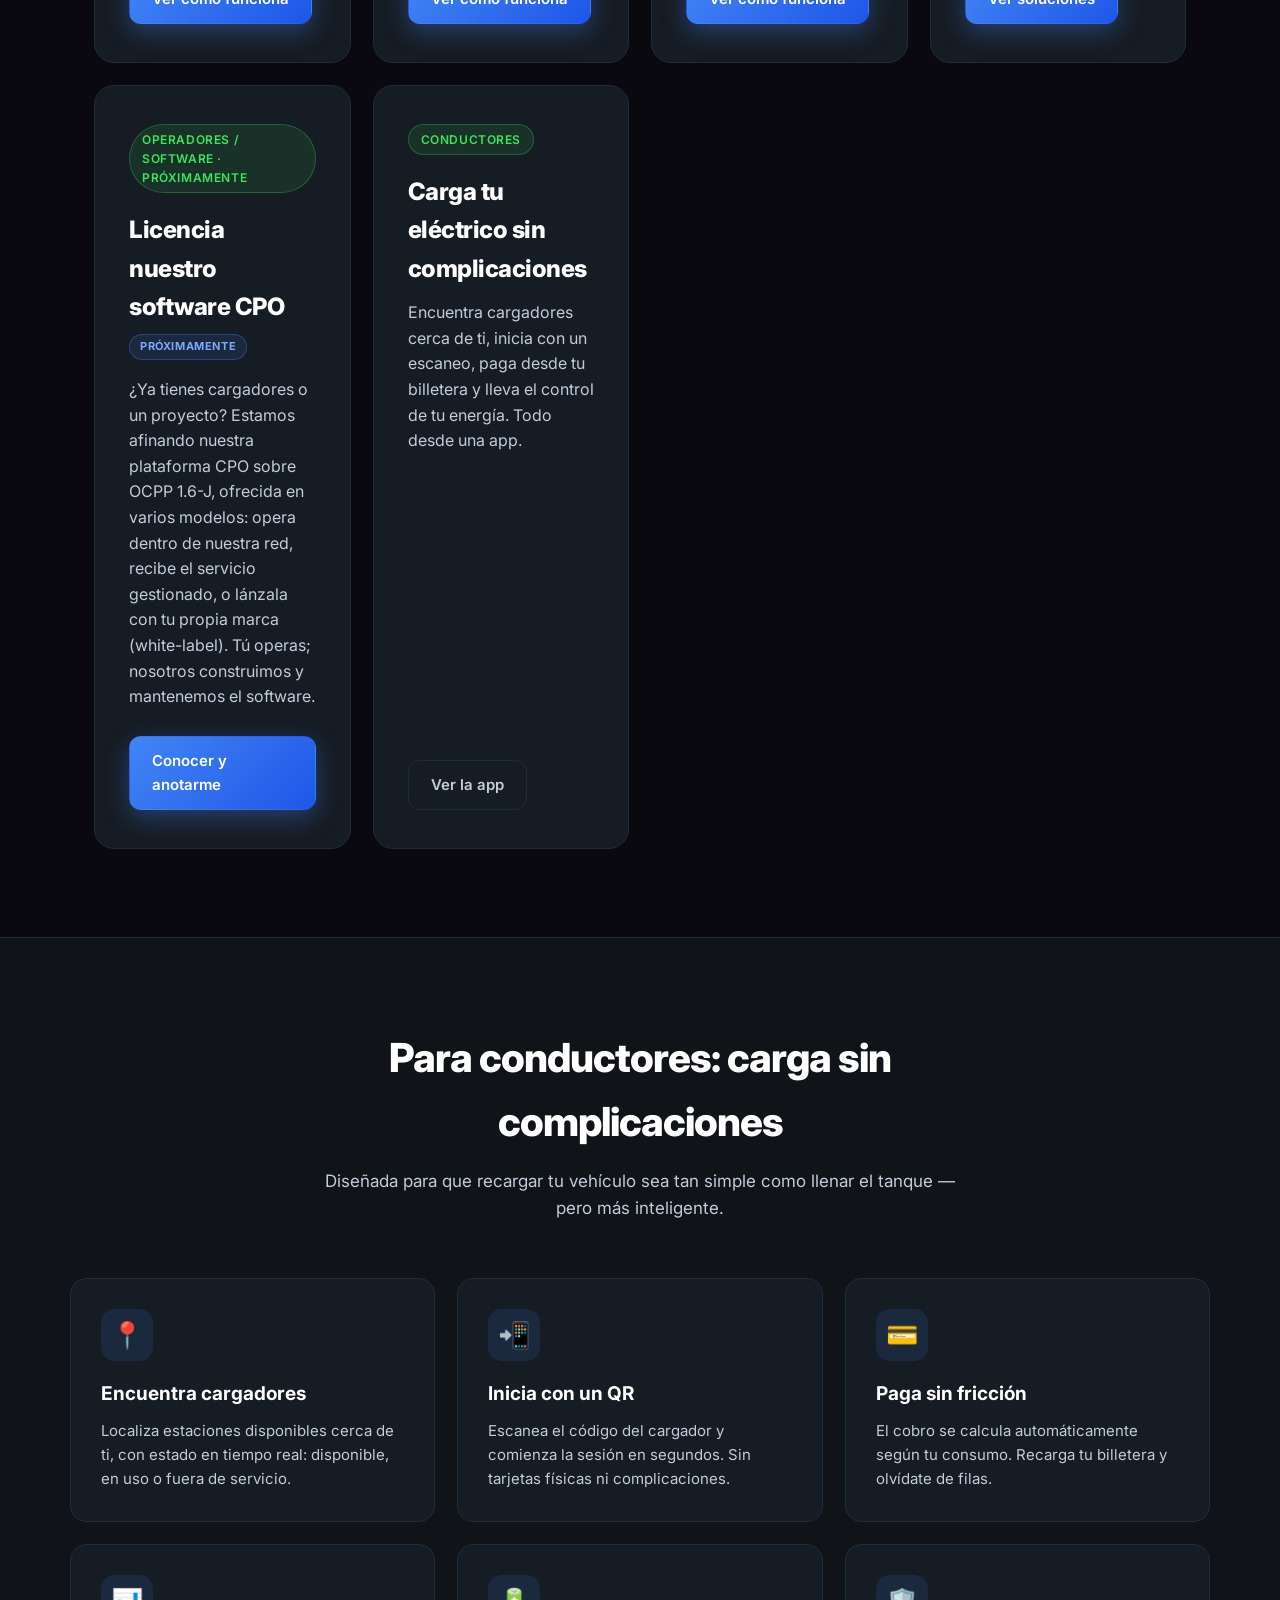
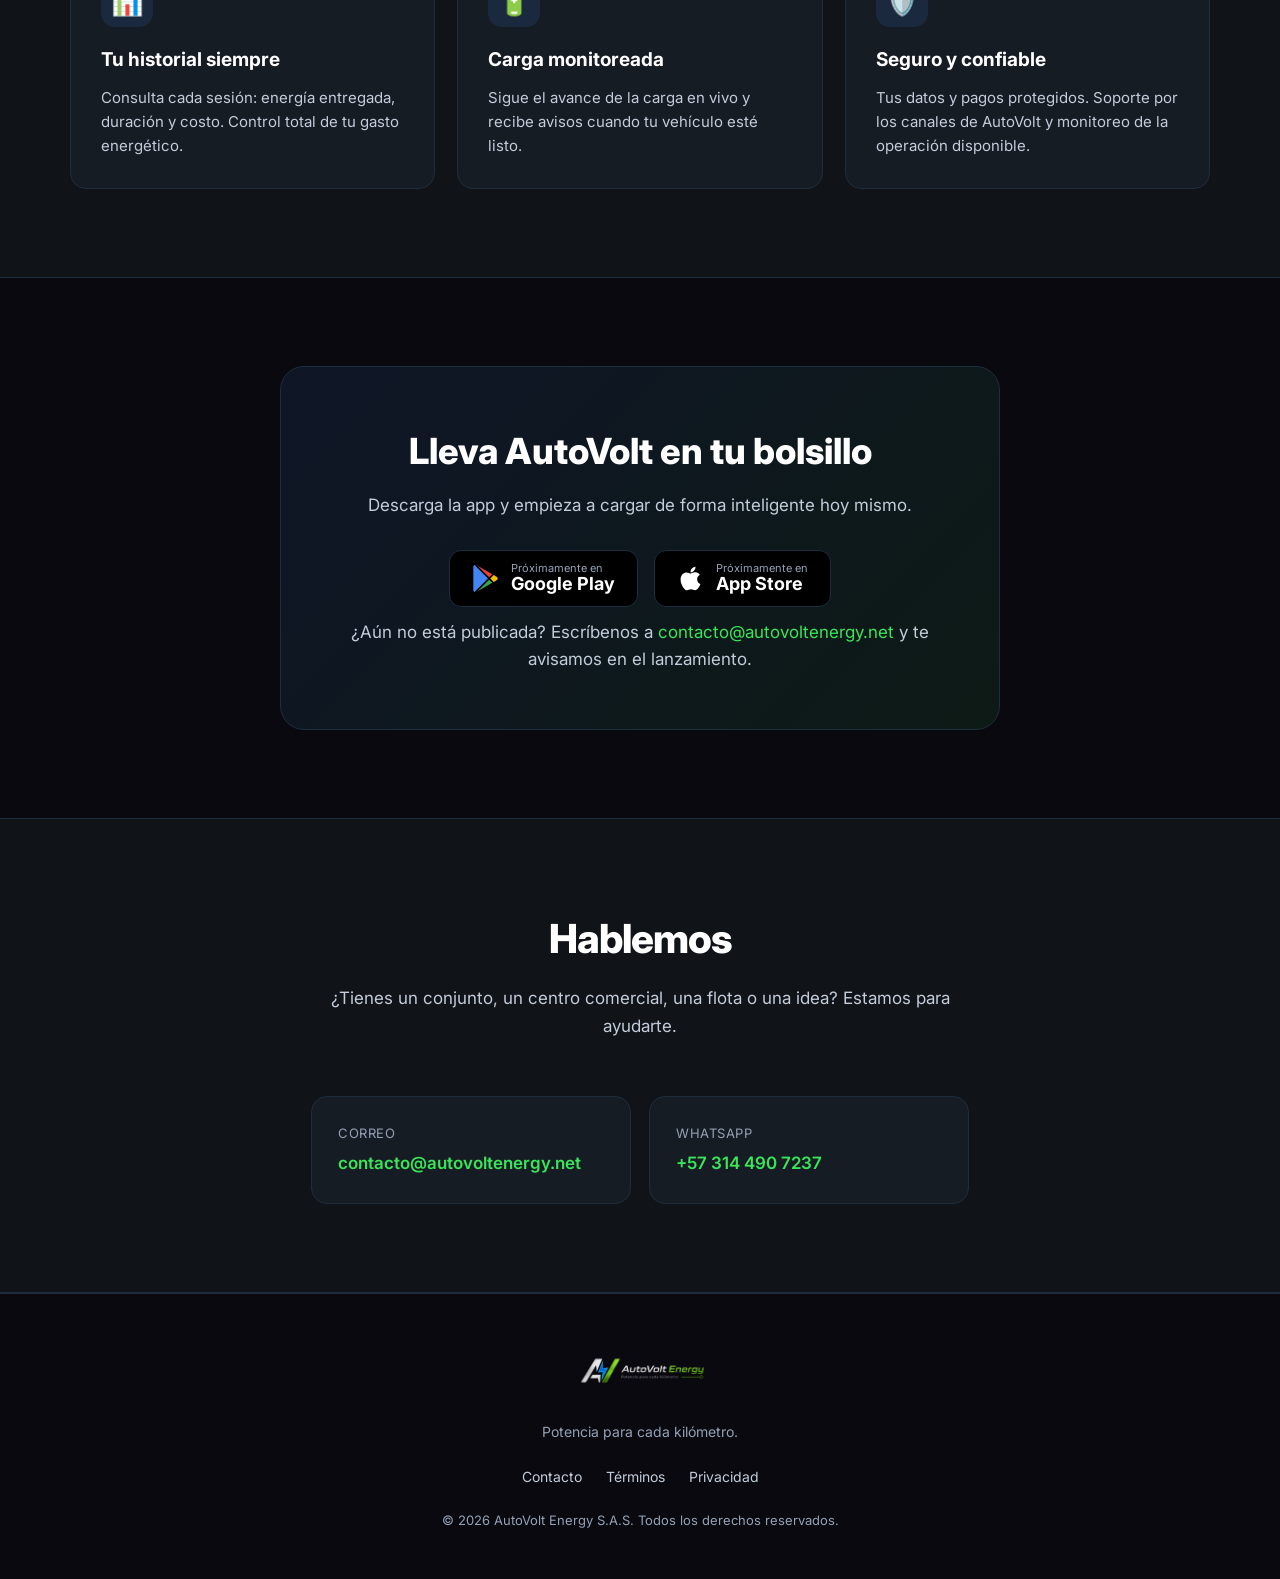
==== commit 9770951c: "Reformula la oferta de software como menu de modelos Presenta el licenciamiento del software en vari" ====
--- a/index.html
+++ b/index.html
@@ -5,6 +5,7 @@
   <meta name="viewport" content="width=device-width, initial-scale=1.0" />
   <title>AutoVolt Energy — Software para electrolineras y carga de vehículos eléctricos en Colombia</title>
   <meta name="description" content="AutoVolt Energy: operador de carga (CPO) y software para electrolineras en Colombia. Plataforma multioperador, importación e instalación de cargadores EV, y app para conductores. Potencia para cada kilómetro." />
+  <meta name="keywords" content="software para electrolineras, cargadores para vehículos eléctricos Colombia, puntos de carga vehículos eléctricos, operador de carga CPO, instalación de cargadores EV, app de carga vehículo eléctrico, estaciones de carga Colombia, software de carga vehículos eléctricos" />
   <link rel="canonical" href="https://www.autovoltenergy.net/" />
 
   <!-- Open Graph / redes sociales -->
@@ -48,6 +49,22 @@
     }
   }
   </script>
+
+  <script type="application/ld+json">
+  {
+    "@context": "https://schema.org",
+    "@type": "WebSite",
+    "name": "AutoVolt Energy",
+    "alternateName": "AutoVolt Energy S.A.S",
+    "url": "https://www.autovoltenergy.net/",
+    "inLanguage": "es-CO",
+    "publisher": {
+      "@type": "Organization",
+      "name": "AutoVolt Energy S.A.S",
+      "url": "https://www.autovoltenergy.net/"
+    }
+  }
+  </script>
 </head>
 <body>
 
@@ -85,8 +102,8 @@
           vehículos eléctricos e híbridos enchufables. Operamos cargadores en conjuntos
           residenciales, hoteles, centros comerciales y zonas de alta afluencia vial, con
           proyectos sin inversión inicial para el propietario; importamos e instalamos el
-          hardware; y pronto licenciaremos nuestra plataforma de software para que empresas y operadores
-          monten su propia red de carga con su marca.
+          hardware; y pronto licenciaremos nuestra plataforma de software, en varios modelos, para que
+          empresas y operadores monten su red de carga —desde operar en nuestra red hasta con su propia marca.
         </p>
         <div class="hero__actions">
           <a href="prefactibilidad.html" class="btn btn--primary btn--lg">Evalúa tu sitio gratis</a>
@@ -128,8 +145,8 @@
         </article>
         <article class="audience__card">
           <span class="audience__tag">Operadores / Software · Próximamente</span>
-          <h3>Licencia el software con tu marca <span class="soon">Próximamente</span></h3>
-          <p>¿Ya tienes cargadores o un proyecto? Estamos afinando nuestra plataforma CPO sobre OCPP 1.6-J para que operes tu propia red bajo tu logo: app con el nombre de tu empresa, tus tarifas y tus conductores. Tú la operas; nosotros construimos y mantenemos el software.</p>
+          <h3>Licencia nuestro software CPO <span class="soon">Próximamente</span></h3>
+          <p>¿Ya tienes cargadores o un proyecto? Estamos afinando nuestra plataforma CPO sobre OCPP 1.6-J, ofrecida en varios modelos: opera dentro de nuestra red, recibe el servicio gestionado, o lánzala con tu propia marca (white-label). Tú operas; nosotros construimos y mantenemos el software.</p>
           <a href="software-para-electrolineras.html" class="btn btn--primary">Conocer y anotarme</a>
         </article>
         <article class="audience__card">
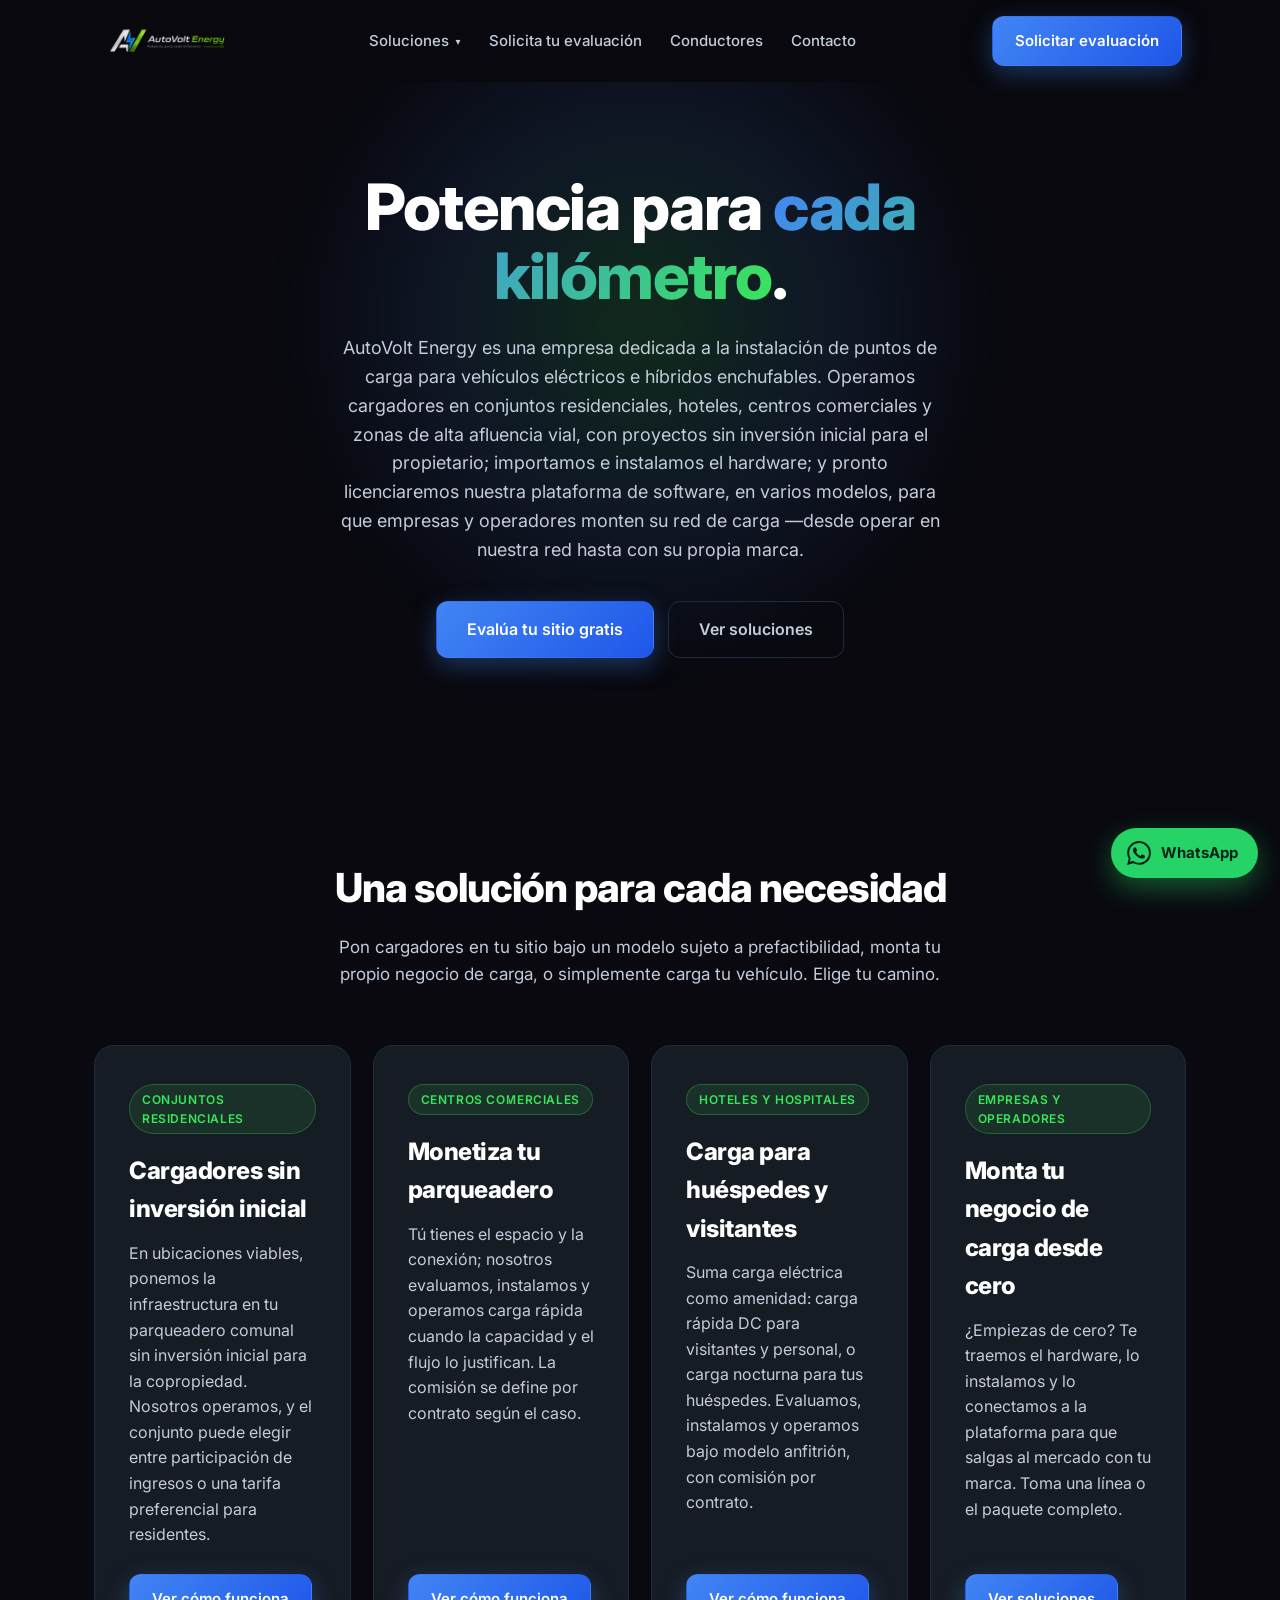
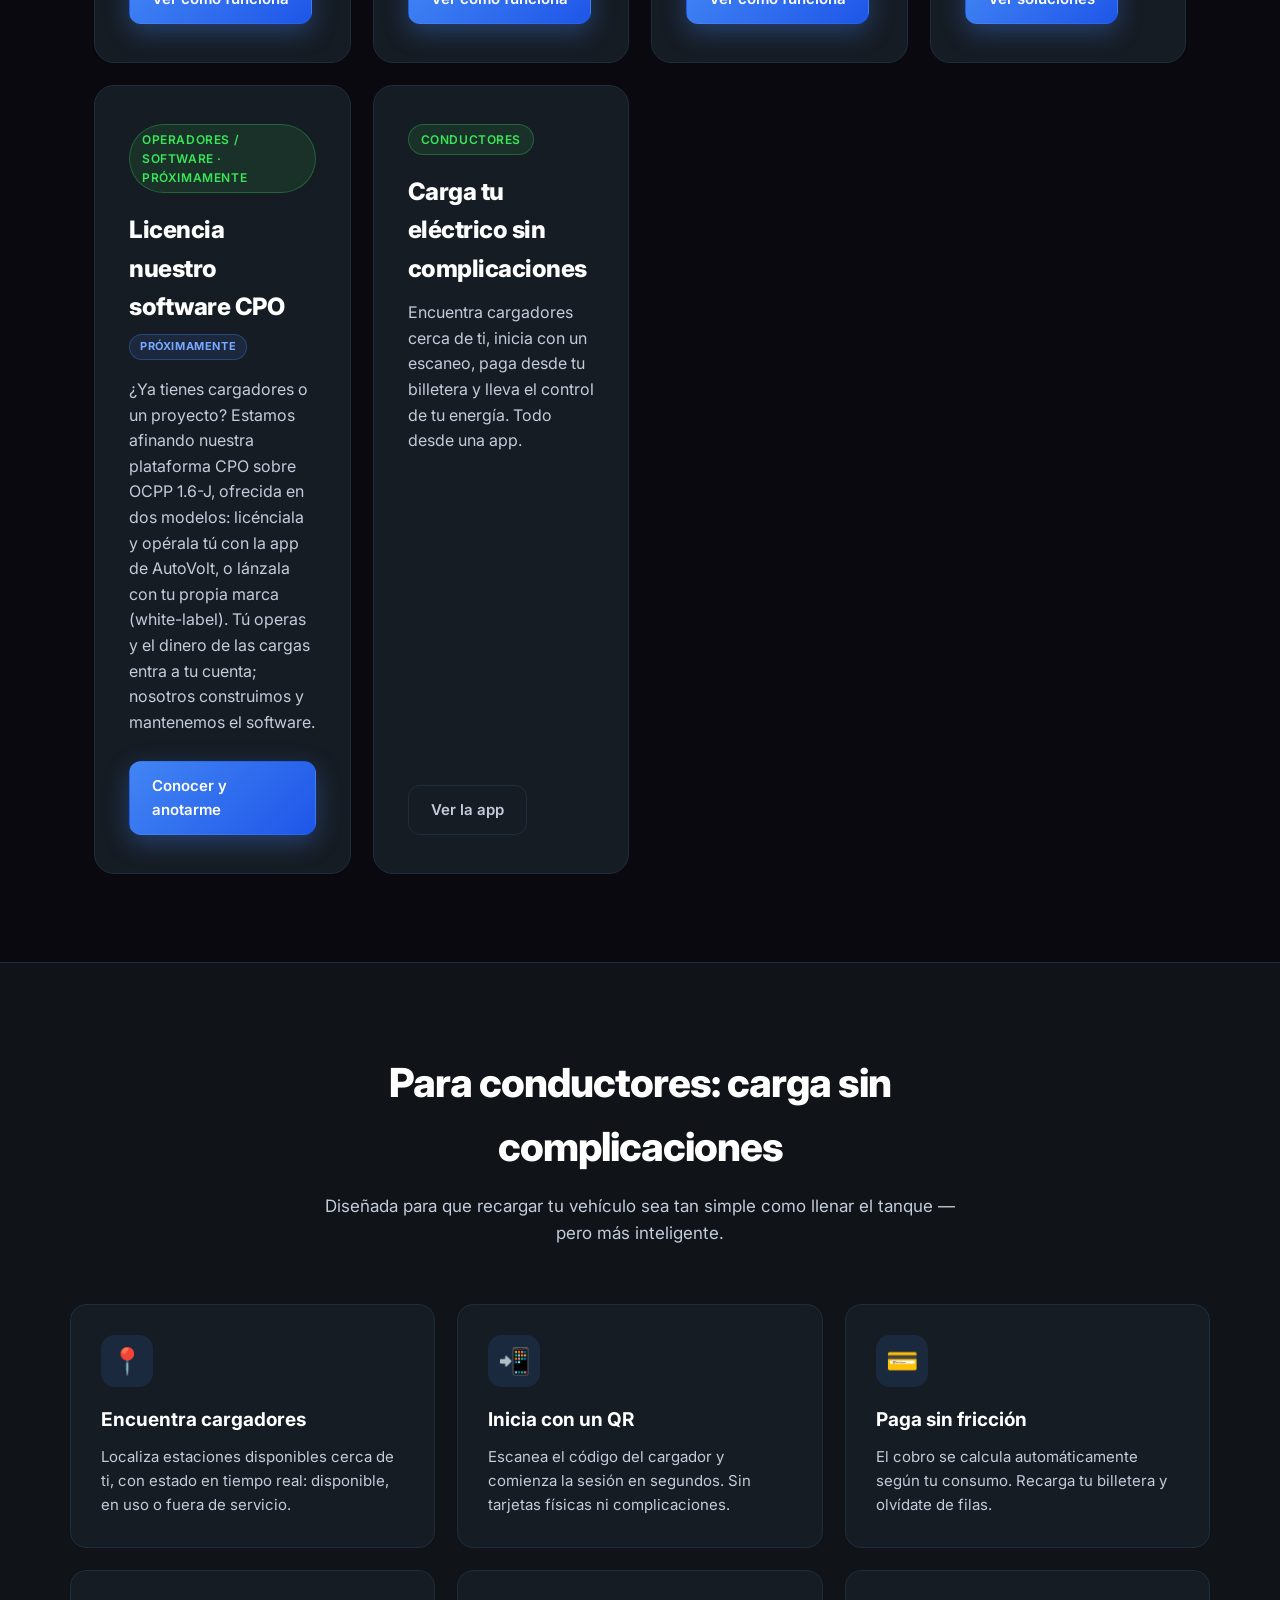
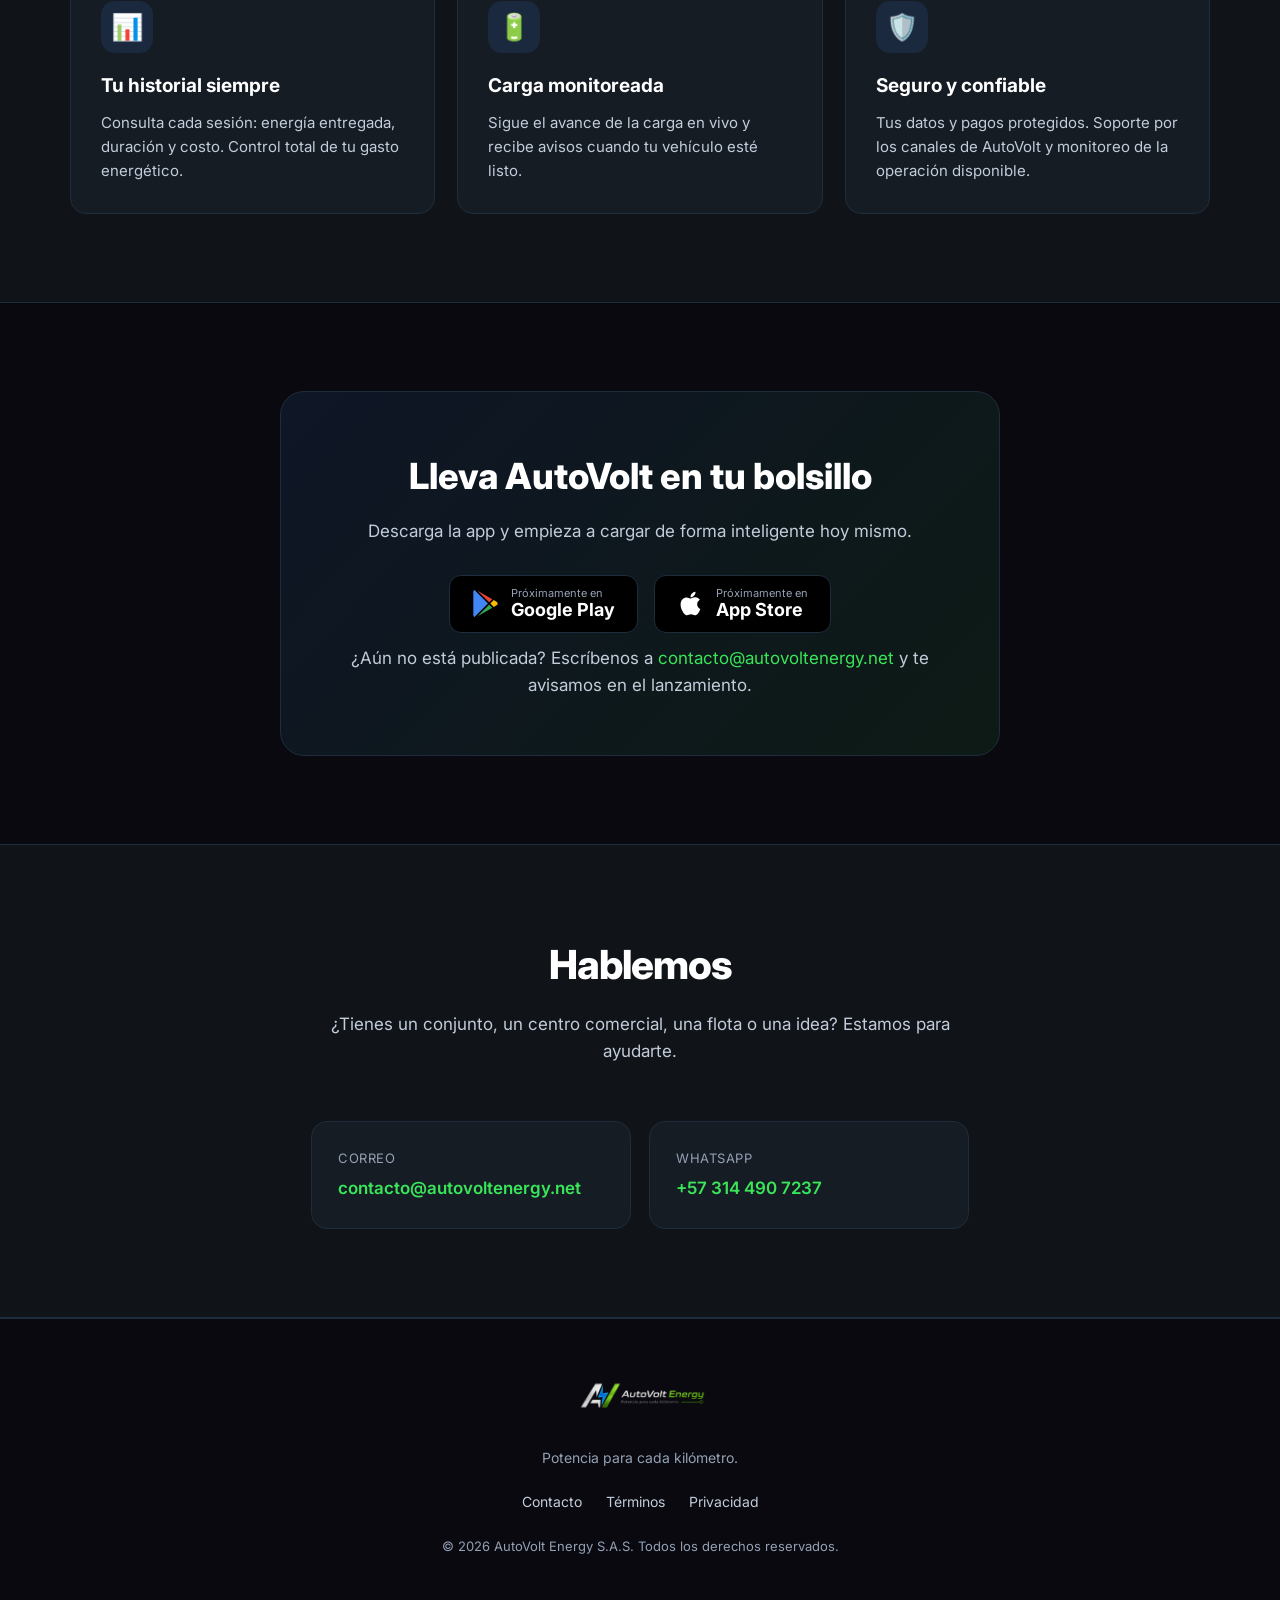
==== commit b2a556b2: "content(software): deja solo licencia base y white-label; quita agregador y servicio gestionado Elim" ====
--- a/index.html
+++ b/index.html
@@ -146,7 +146,7 @@
         <article class="audience__card">
           <span class="audience__tag">Operadores / Software · Próximamente</span>
           <h3>Licencia nuestro software CPO <span class="soon">Próximamente</span></h3>
-          <p>¿Ya tienes cargadores o un proyecto? Estamos afinando nuestra plataforma CPO sobre OCPP 1.6-J, ofrecida en varios modelos: opera dentro de nuestra red, recibe el servicio gestionado, o lánzala con tu propia marca (white-label). Tú operas; nosotros construimos y mantenemos el software.</p>
+          <p>¿Ya tienes cargadores o un proyecto? Estamos afinando nuestra plataforma CPO sobre OCPP 1.6-J, ofrecida en dos modelos: licénciala y opérala tú con la app de AutoVolt, o lánzala con tu propia marca (white-label). Tú operas y el dinero de las cargas entra a tu cuenta; nosotros construimos y mantenemos el software.</p>
           <a href="software-para-electrolineras.html" class="btn btn--primary">Conocer y anotarme</a>
         </article>
         <article class="audience__card">
--- a/styles.css
+++ b/styles.css
@@ -262,6 +262,7 @@
 /* ── Grid + tarjetas ───────────────────────────────────────────────── */
 .grid { display: grid; gap: 22px; }
 .grid--3 { grid-template-columns: repeat(3, 1fr); }
+.grid--2 { grid-template-columns: repeat(2, 1fr); }
 .card {
   background: var(--bg-card-alt);
   border: 1px solid var(--border);
@@ -615,7 +616,7 @@
 
 /* ── Responsive ────────────────────────────────────────────────────── */
 @media (max-width: 860px) {
-  .grid--3, .contact, .audience, .platform { grid-template-columns: 1fr; }
+  .grid--3, .grid--2, .contact, .audience, .platform { grid-template-columns: 1fr; }
   .platform { grid-template-columns: repeat(2, 1fr); }
   .nav__links { display: none; }
   .hero__stats { gap: 32px; }
